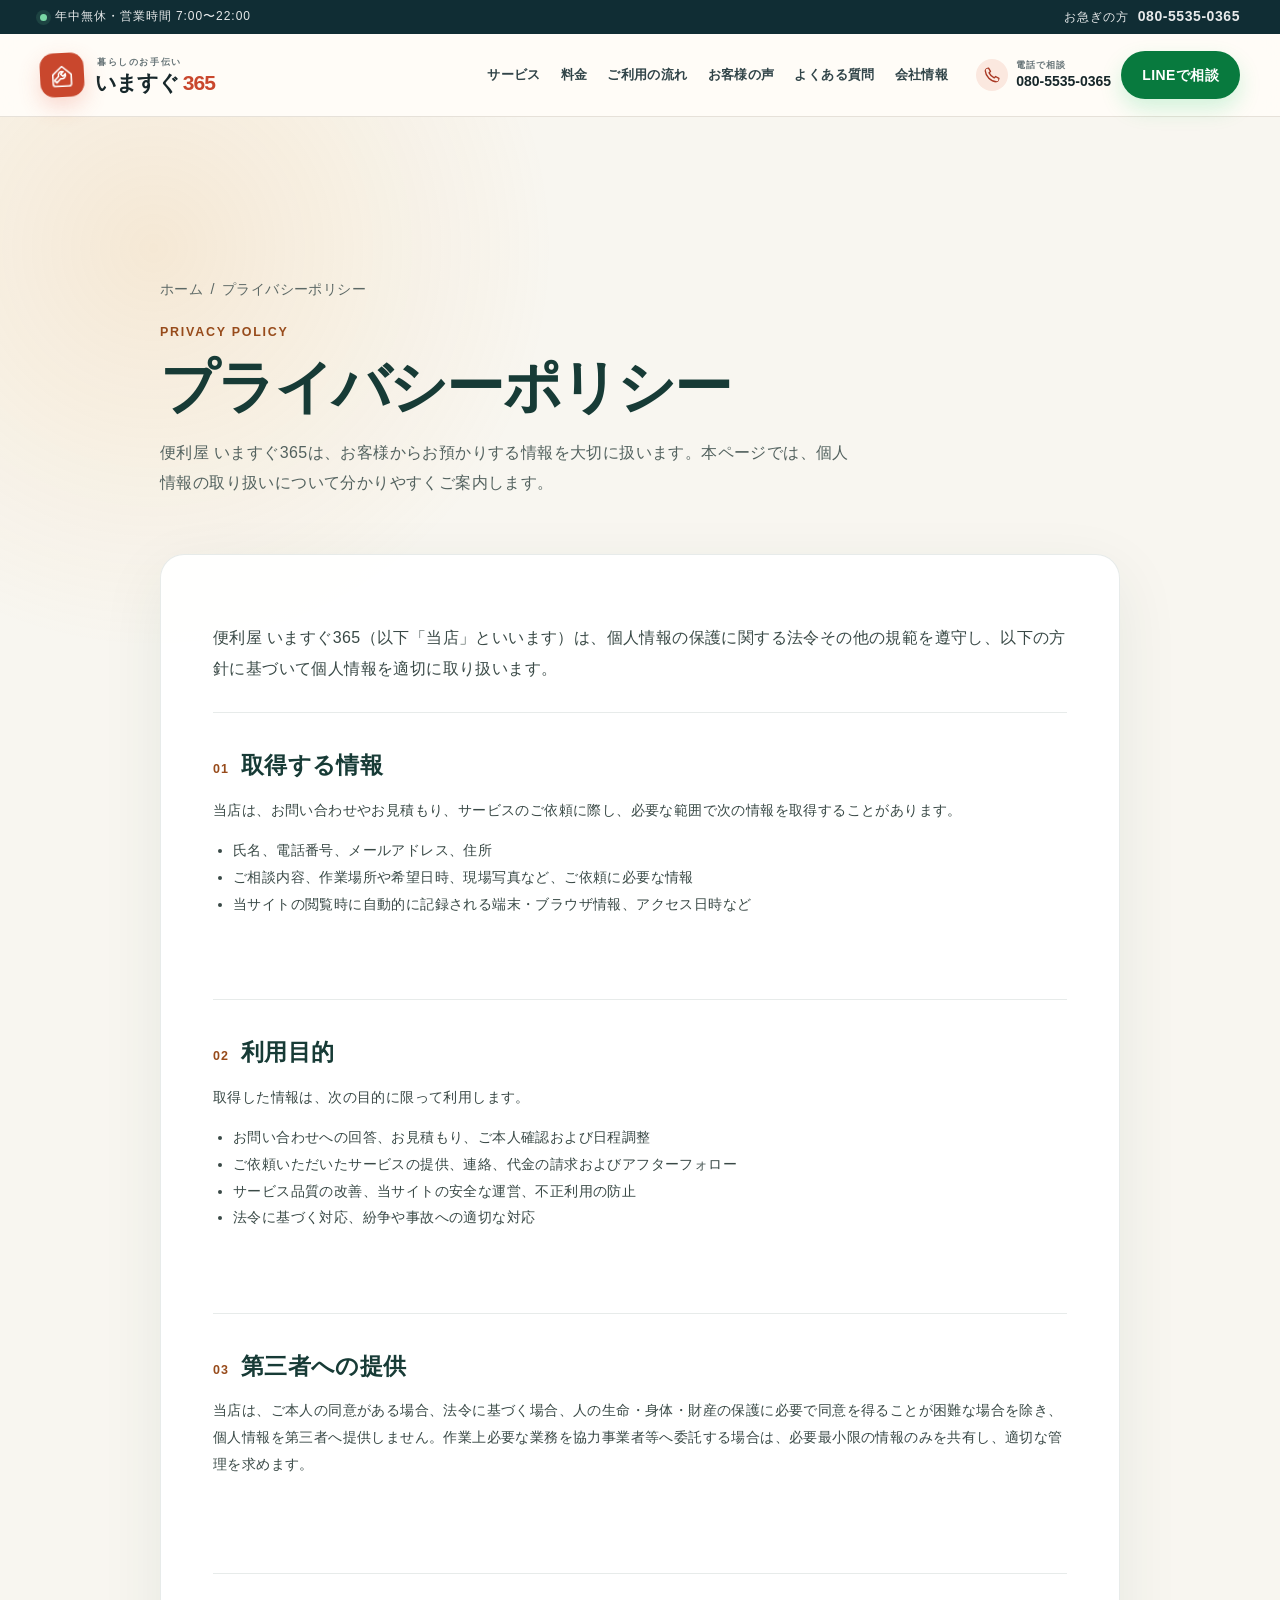
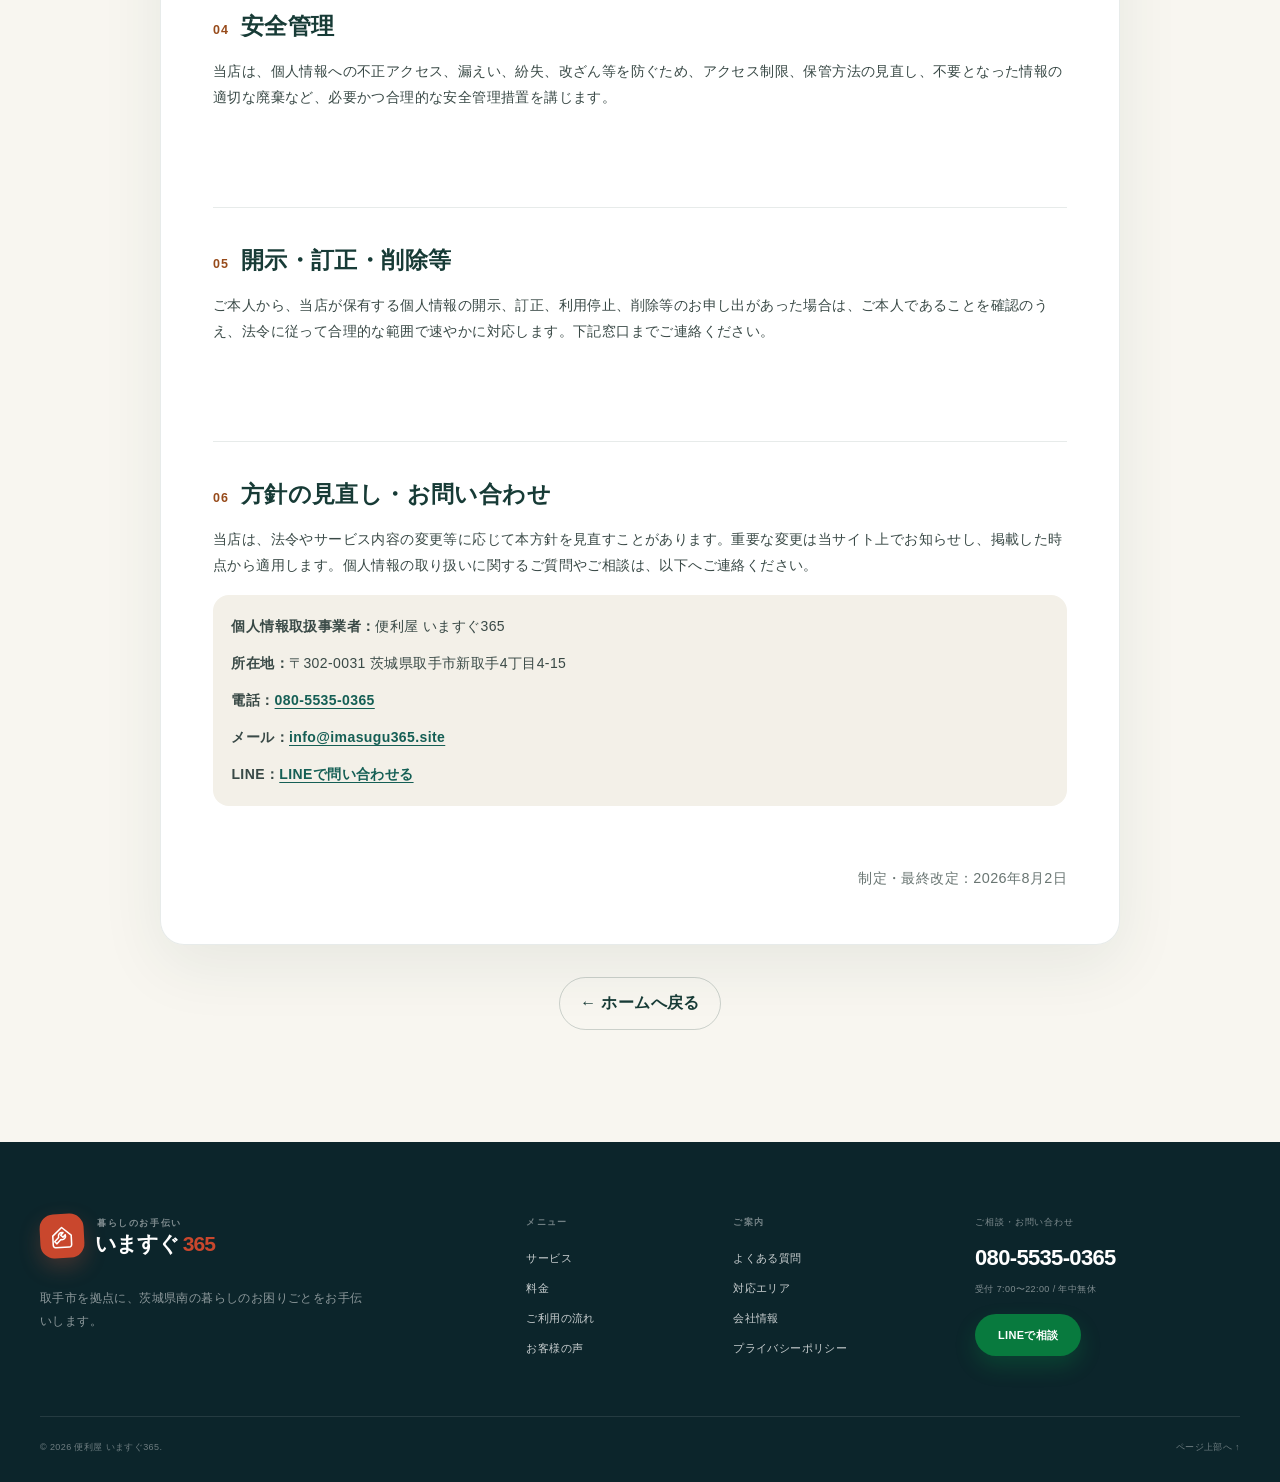
==== privacy-policy/index.html @ 5ef91841 "feat: rebuild imasugu365 website" ====
<!doctype html>
<html lang="ja" class="no-js">
  <head>
    <meta charset="utf-8">
    <meta name="viewport" content="width=device-width, initial-scale=1">
    <meta name="description" content="便利屋 いますぐ365のプライバシーポリシーです。個人情報の取得、利用目的、安全管理、第三者提供、開示等のお手続きについてご案内します。">
    <meta name="theme-color" content="#173b36">
    <meta property="og:type" content="website">
    <meta property="og:locale" content="ja_JP">
    <meta property="og:title" content="プライバシーポリシー｜便利屋 いますぐ365">
    <meta property="og:description" content="便利屋 いますぐ365における個人情報の取り扱いについてご案内します。">
    <meta property="og:url" content="https://www.imasugu365.site/privacy-policy/">
    <title>プライバシーポリシー｜便利屋 いますぐ365</title>
    <link rel="canonical" href="https://www.imasugu365.site/privacy-policy/">
    <link rel="icon" href="/favicon.svg" type="image/svg+xml">
    <link rel="manifest" href="/site.webmanifest">
    <link rel="stylesheet" href="/styles.css">
    <script>document.documentElement.classList.remove('no-js');</script>
    <style>
      .legal-page {
        padding: clamp(7.5rem, 15vw, 10rem) 0 clamp(4rem, 9vw, 7rem);
        background:
          radial-gradient(circle at 12% 5%, rgba(231, 164, 75, 0.16), transparent 25rem),
          #f8f6f0;
      }

      .legal-page .container {
        width: min(100% - 2rem, 960px);
        margin-inline: auto;
      }

      .legal-breadcrumbs {
        display: flex;
        flex-wrap: wrap;
        gap: 0.45rem;
        margin: 0 0 1.25rem;
        color: #5d6966;
        font-size: 0.9rem;
      }

      .legal-breadcrumbs a {
        color: inherit;
      }

      .legal-heading {
        margin-bottom: clamp(2rem, 5vw, 3.5rem);
      }

      .legal-heading .eyebrow {
        display: block;
        margin-bottom: 0.75rem;
        color: #974b1b;
        font-size: 0.78rem;
        font-weight: 800;
        letter-spacing: 0.14em;
        text-transform: uppercase;
      }

      .legal-heading h1 {
        margin: 0;
        color: #173b36;
        font-size: clamp(2rem, 7vw, 3.6rem);
        line-height: 1.18;
        letter-spacing: -0.03em;
      }

      .legal-heading p {
        max-width: 44rem;
        margin: 1rem 0 0;
        color: #53625f;
        line-height: 1.9;
      }

      .legal-document {
        padding: clamp(1.4rem, 5vw, 3.25rem);
        border: 1px solid rgba(23, 59, 54, 0.1);
        border-radius: 1.5rem;
        background: rgba(255, 255, 255, 0.94);
        box-shadow: 0 1.25rem 4rem rgba(23, 59, 54, 0.08);
      }

      .legal-intro,
      .legal-section p,
      .legal-section li {
        color: #394946;
        line-height: 1.9;
      }

      .legal-section {
        padding-block: clamp(1.5rem, 4vw, 2.25rem);
        border-top: 1px solid rgba(23, 59, 54, 0.1);
      }

      .legal-section:first-of-type {
        margin-top: 1.75rem;
      }

      .legal-section h2 {
        display: flex;
        align-items: baseline;
        gap: 0.75rem;
        margin: 0 0 0.85rem;
        color: #173b36;
        font-size: clamp(1.15rem, 4vw, 1.45rem);
        line-height: 1.45;
      }

      .legal-section h2 span {
        color: #974b1b;
        font-size: 0.78rem;
        font-variant-numeric: tabular-nums;
        letter-spacing: 0.08em;
      }

      .legal-section ul {
        margin: 0.7rem 0 0;
        padding-left: 1.25rem;
      }

      .legal-contact {
        display: grid;
        gap: 0.65rem;
        margin-top: 1rem;
        padding: 1.15rem;
        border-radius: 1rem;
        background: #f3f0e8;
        font-style: normal;
      }

      .legal-contact p {
        margin: 0;
      }

      .legal-contact a {
        color: #155f55;
        font-weight: 700;
        overflow-wrap: anywhere;
      }

      .legal-updated {
        margin: 1.5rem 0 0;
        color: #697572;
        font-size: 0.9rem;
        text-align: right;
      }

      .legal-back {
        margin: 2rem 0 0;
        text-align: center;
      }

      .legal-back a {
        display: inline-flex;
        align-items: center;
        justify-content: center;
        min-height: 3rem;
        padding: 0.7rem 1.25rem;
        border: 1px solid rgba(23, 59, 54, 0.2);
        border-radius: 999px;
        color: #173b36;
        font-weight: 700;
        text-decoration: none;
      }

      @media (max-width: 760px) {
        .legal-page {
          padding-top: 6.5rem;
        }
      }
    </style>
    <script src="/script.js" defer></script>
  </head>
  <body>
    <a class="skip-link" href="#main-content">本文へ移動</a>

    <div class="utility-bar">
      <div class="container utility-inner">
        <p><span class="status-dot" aria-hidden="true"></span>年中無休・営業時間 7:00〜22:00</p>
        <a href="tel:08055350365" aria-label="いますぐ365へ電話する">お急ぎの方 <strong>080-5535-0365</strong></a>
      </div>
    </div>

    <header class="site-header" id="top" data-header>
      <div class="container header-inner">
        <a class="brand" href="/" aria-label="便利屋 いますぐ365 ホーム">
          <span class="brand-mark" aria-hidden="true">
            <svg viewBox="0 0 48 48" role="img">
              <path d="M11 23.5 24 12l13 11.5v13A3.5 3.5 0 0 1 33.5 40h-19a3.5 3.5 0 0 1-3.5-3.5v-13Z"></path>
              <path d="m28.7 22.4-3.4 3.4-3.1-3.1 3.4-3.4a5.1 5.1 0 0 0-6.5 6.5l-5.8 5.8 3.1 3.1 5.8-5.8a5.1 5.1 0 0 0 6.5-6.5Z"></path>
            </svg>
          </span>
          <span class="brand-copy">
            <small>暮らしのお手伝い</small>
            <strong>いますぐ<span>365</span></strong>
          </span>
        </a>

        <button class="menu-toggle" type="button" aria-expanded="false" aria-controls="site-nav" data-menu-toggle>
          <span class="sr-only">メニューを開く</span>
          <span aria-hidden="true"></span>
          <span aria-hidden="true"></span>
          <span aria-hidden="true"></span>
        </button>

        <nav class="site-nav" id="site-nav" aria-label="メインメニュー" data-nav>
          <a href="/#services">サービス</a>
          <a href="/#price">料金</a>
          <a href="/#flow">ご利用の流れ</a>
          <a href="/#voices">お客様の声</a>
          <a href="/#faq">よくある質問</a>
          <a href="/#company">会社情報</a>
        </nav>

        <div class="header-actions">
          <a class="icon-button phone-button" href="tel:08055350365">
            <svg viewBox="0 0 24 24" aria-hidden="true"><path d="M7.4 2.8 10 7.2 8.1 9.1a15.7 15.7 0 0 0 6.8 6.8l1.9-1.9 4.4 2.6v2.1a2.5 2.5 0 0 1-2.7 2.5C10.1 20.4 3.6 13.9 2.8 5.5A2.5 2.5 0 0 1 5.3 2.8h2.1Z"></path></svg>
            <span><small>電話で相談</small>080-5535-0365</span>
          </a>
          <a class="button button-line header-line" href="https://lin.ee/BLQjGlF" target="_blank" rel="noopener noreferrer">LINEで相談</a>
        </div>
      </div>
    </header>

    <main class="legal-page" id="main-content">
      <div class="container">
        <nav class="legal-breadcrumbs" aria-label="パンくずリスト">
          <a href="/">ホーム</a>
          <span aria-hidden="true">/</span>
          <span aria-current="page">プライバシーポリシー</span>
        </nav>

        <header class="legal-heading">
          <span class="eyebrow">Privacy policy</span>
          <h1>プライバシーポリシー</h1>
          <p>便利屋 いますぐ365は、お客様からお預かりする情報を大切に扱います。本ページでは、個人情報の取り扱いについて分かりやすくご案内します。</p>
        </header>

        <article class="legal-document">
          <p class="legal-intro">便利屋 いますぐ365（以下「当店」といいます）は、個人情報の保護に関する法令その他の規範を遵守し、以下の方針に基づいて個人情報を適切に取り扱います。</p>

          <section class="legal-section" aria-labelledby="policy-01">
            <h2 id="policy-01"><span>01</span>取得する情報</h2>
            <p>当店は、お問い合わせやお見積もり、サービスのご依頼に際し、必要な範囲で次の情報を取得することがあります。</p>
            <ul>
              <li>氏名、電話番号、メールアドレス、住所</li>
              <li>ご相談内容、作業場所や希望日時、現場写真など、ご依頼に必要な情報</li>
              <li>当サイトの閲覧時に自動的に記録される端末・ブラウザ情報、アクセス日時など</li>
            </ul>
          </section>

          <section class="legal-section" aria-labelledby="policy-02">
            <h2 id="policy-02"><span>02</span>利用目的</h2>
            <p>取得した情報は、次の目的に限って利用します。</p>
            <ul>
              <li>お問い合わせへの回答、お見積もり、ご本人確認および日程調整</li>
              <li>ご依頼いただいたサービスの提供、連絡、代金の請求およびアフターフォロー</li>
              <li>サービス品質の改善、当サイトの安全な運営、不正利用の防止</li>
              <li>法令に基づく対応、紛争や事故への適切な対応</li>
            </ul>
          </section>

          <section class="legal-section" aria-labelledby="policy-03">
            <h2 id="policy-03"><span>03</span>第三者への提供</h2>
            <p>当店は、ご本人の同意がある場合、法令に基づく場合、人の生命・身体・財産の保護に必要で同意を得ることが困難な場合を除き、個人情報を第三者へ提供しません。作業上必要な業務を協力事業者等へ委託する場合は、必要最小限の情報のみを共有し、適切な管理を求めます。</p>
          </section>

          <section class="legal-section" aria-labelledby="policy-04">
            <h2 id="policy-04"><span>04</span>安全管理</h2>
            <p>当店は、個人情報への不正アクセス、漏えい、紛失、改ざん等を防ぐため、アクセス制限、保管方法の見直し、不要となった情報の適切な廃棄など、必要かつ合理的な安全管理措置を講じます。</p>
          </section>

          <section class="legal-section" aria-labelledby="policy-05">
            <h2 id="policy-05"><span>05</span>開示・訂正・削除等</h2>
            <p>ご本人から、当店が保有する個人情報の開示、訂正、利用停止、削除等のお申し出があった場合は、ご本人であることを確認のうえ、法令に従って合理的な範囲で速やかに対応します。下記窓口までご連絡ください。</p>
          </section>

          <section class="legal-section" aria-labelledby="policy-06">
            <h2 id="policy-06"><span>06</span>方針の見直し・お問い合わせ</h2>
            <p>当店は、法令やサービス内容の変更等に応じて本方針を見直すことがあります。重要な変更は当サイト上でお知らせし、掲載した時点から適用します。個人情報の取り扱いに関するご質問やご相談は、以下へご連絡ください。</p>
            <address class="legal-contact" aria-label="個人情報お問い合わせ窓口">
              <p><strong>個人情報取扱事業者：</strong>便利屋 いますぐ365</p>
              <p><strong>所在地：</strong>〒302-0031 茨城県取手市新取手4丁目4-15</p>
              <p><strong>電話：</strong><a href="tel:08055350365">080-5535-0365</a></p>
              <p><strong>メール：</strong><a href="mailto:info@imasugu365.site">info@imasugu365.site</a></p>
              <p><strong>LINE：</strong><a href="https://lin.ee/BLQjGlF" target="_blank" rel="noopener noreferrer">LINEで問い合わせる<span class="sr-only">（新しいタブで開きます）</span></a></p>
            </address>
          </section>

          <p class="legal-updated">制定・最終改定：2026年8月2日</p>
        </article>

        <p class="legal-back"><a href="/">← ホームへ戻る</a></p>
      </div>
    </main>

    <footer class="site-footer">
      <div class="container footer-grid">
        <div class="footer-brand">
          <a class="brand brand-light" href="/" aria-label="便利屋 いますぐ365 ホーム">
            <span class="brand-mark" aria-hidden="true">
              <svg viewBox="0 0 48 48"><path d="M11 23.5 24 12l13 11.5v13A3.5 3.5 0 0 1 33.5 40h-19a3.5 3.5 0 0 1-3.5-3.5v-13Z"></path><path d="m28.7 22.4-3.4 3.4-3.1-3.1 3.4-3.4a5.1 5.1 0 0 0-6.5 6.5l-5.8 5.8 3.1 3.1 5.8-5.8a5.1 5.1 0 0 0 6.5-6.5Z"></path></svg>
            </span>
            <span class="brand-copy"><small>暮らしのお手伝い</small><strong>いますぐ<span>365</span></strong></span>
          </a>
          <p>取手市を拠点に、茨城県南の暮らしのお困りごとをお手伝いします。</p>
        </div>
        <div class="footer-links">
          <div><h3>メニュー</h3><a href="/#services">サービス</a><a href="/#price">料金</a><a href="/#flow">ご利用の流れ</a><a href="/#voices">お客様の声</a></div>
          <div><h3>ご案内</h3><a href="/#faq">よくある質問</a><a href="/#area">対応エリア</a><a href="/#company">会社情報</a><a href="/privacy-policy/" aria-current="page">プライバシーポリシー</a></div>
        </div>
        <div class="footer-contact">
          <p>ご相談・お問い合わせ</p>
          <a class="footer-phone" href="tel:08055350365">080-5535-0365</a>
          <span>受付 7:00〜22:00 / 年中無休</span>
          <a class="button button-line" href="https://lin.ee/BLQjGlF" target="_blank" rel="noopener noreferrer">LINEで相談</a>
        </div>
      </div>
      <div class="container footer-bottom">
        <p>© <span data-year>2026</span> 便利屋 いますぐ365.</p>
        <a href="#top">ページ上部へ <span aria-hidden="true">↑</span></a>
      </div>
    </footer>

    <div class="mobile-cta" aria-label="お問い合わせショートカット">
      <a href="tel:08055350365" class="mobile-cta-phone">
        <svg viewBox="0 0 24 24" aria-hidden="true"><path d="M7.4 2.8 10 7.2 8.1 9.1a15.7 15.7 0 0 0 6.8 6.8l1.9-1.9 4.4 2.6v2.1a2.5 2.5 0 0 1-2.7 2.5C10.1 20.4 3.6 13.9 2.8 5.5A2.5 2.5 0 0 1 5.3 2.8h2.1Z"></path></svg>
        <span><small>電話で相談</small>080-5535-0365</span>
      </a>
      <a href="https://lin.ee/BLQjGlF" target="_blank" rel="noopener noreferrer" class="mobile-cta-line">LINE</a>
    </div>
  </body>
</html>
---- styles.css ----
/* =========================================================
   いますぐ365 — modern local service website
   ========================================================= */

:root {
  --bg: #f7f3ec;
  --paper: #fffdf9;
  --ink: #17272a;
  --ink-soft: #314448;
  --muted: #677477;
  --line: #ddd7cd;
  --line-light: #ece7df;
  --coral: #c9472d;
  --coral-dark: #a93823;
  --coral-pale: #fbe8df;
  --navy: #173a43;
  --navy-deep: #102d34;
  --sage: #dbe5d9;
  --green: #2d755d;
  --line-green: #087a3e;
  --sand: #e7c586;
  --yellow: #f1cf68;
  --shadow-sm: 0 10px 30px rgba(24, 39, 42, 0.07);
  --shadow-md: 0 24px 70px rgba(24, 39, 42, 0.12);
  --radius-sm: 14px;
  --radius-md: 22px;
  --radius-lg: 34px;
  --radius-xl: 48px;
  --container: 1200px;
  --header-height: 82px;
  --ease: cubic-bezier(0.22, 1, 0.36, 1);
}

*,
*::before,
*::after {
  box-sizing: border-box;
}

html {
  scroll-behavior: smooth;
  scroll-padding-top: calc(var(--header-height) + 24px);
}

body {
  margin: 0;
  overflow-x: hidden;
  background: var(--bg);
  color: var(--ink);
  font-family:
    Inter, "Noto Sans JP", "Hiragino Kaku Gothic ProN", "Yu Gothic", Meiryo,
    sans-serif;
  font-size: 16px;
  font-weight: 500;
  line-height: 1.8;
  letter-spacing: 0.025em;
  -webkit-font-smoothing: antialiased;
  text-rendering: optimizeLegibility;
}

body.menu-open {
  overflow: hidden;
}

img,
svg {
  display: block;
}

img {
  max-width: 100%;
  height: auto;
}

a {
  color: inherit;
  text-decoration: none;
}

button,
input,
select,
textarea {
  color: inherit;
  font: inherit;
}

button,
a {
  -webkit-tap-highlight-color: transparent;
}

:focus-visible {
  outline: 3px solid #0b6473;
  outline-offset: 3px;
}

.section-dark :focus-visible,
.contact :focus-visible,
.site-footer :focus-visible {
  outline-color: #f3d56b;
}

a.button:focus-visible,
button.button:focus-visible,
.mobile-cta a:focus-visible {
  outline: none;
  box-shadow: 0 0 0 3px #fff, 0 0 0 6px #0b6473;
}

::selection {
  background: var(--coral);
  color: #fff;
}

.container {
  width: min(calc(100% - 48px), var(--container));
  margin-inline: auto;
}

.sr-only {
  position: absolute;
  width: 1px;
  height: 1px;
  padding: 0;
  margin: -1px;
  overflow: hidden;
  clip: rect(0, 0, 0, 0);
  white-space: nowrap;
  border: 0;
}

.skip-link {
  position: fixed;
  z-index: 9999;
  top: 12px;
  left: 12px;
  padding: 10px 16px;
  border-radius: 10px;
  background: var(--ink);
  color: #fff;
  transform: translateY(-160%);
  transition: transform 0.2s ease;
}

.skip-link:focus {
  transform: translateY(0);
}

.utility-bar {
  position: relative;
  z-index: 50;
  background: var(--navy-deep);
  color: rgba(255, 255, 255, 0.9);
  font-size: 12px;
  letter-spacing: 0.08em;
}

.utility-inner {
  min-height: 34px;
  display: flex;
  align-items: center;
  justify-content: space-between;
  gap: 20px;
}

.utility-inner p {
  display: flex;
  align-items: center;
  gap: 8px;
  margin: 0;
}

.utility-inner a {
  display: flex;
  align-items: baseline;
  gap: 9px;
  transition: color 0.2s ease;
}

.utility-inner a:hover {
  color: #fff;
}

.utility-inner strong {
  font-size: 14px;
  letter-spacing: 0.04em;
}

.status-dot {
  width: 7px;
  height: 7px;
  border-radius: 50%;
  background: #79d8a5;
  box-shadow: 0 0 0 4px rgba(121, 216, 165, 0.12);
}

/* Header */
.site-header {
  position: sticky;
  z-index: 1000;
  top: 0;
  border-bottom: 1px solid rgba(221, 215, 205, 0.72);
  background: rgba(255, 253, 249, 0.9);
  backdrop-filter: blur(18px) saturate(1.25);
  transition:
    box-shadow 0.3s ease,
    background 0.3s ease;
}

.site-header.is-scrolled {
  background: rgba(255, 253, 249, 0.97);
  box-shadow: 0 8px 30px rgba(18, 39, 43, 0.08);
}

.header-inner {
  min-height: var(--header-height);
  display: flex;
  align-items: center;
  gap: 28px;
}

.brand {
  flex: 0 0 auto;
  display: inline-flex;
  align-items: center;
  gap: 11px;
}

.brand-mark {
  width: 44px;
  height: 44px;
  display: grid;
  place-items: center;
  border-radius: 14px;
  background: var(--coral);
  color: #fff;
  box-shadow: 0 9px 22px rgba(232, 98, 67, 0.24);
  transform: rotate(-3deg);
  transition: transform 0.35s var(--ease);
}

.brand:hover .brand-mark {
  transform: rotate(2deg) translateY(-2px);
}

.brand-mark svg {
  width: 34px;
  height: 34px;
  fill: none;
  stroke: currentColor;
  stroke-width: 2.2;
  stroke-linecap: round;
  stroke-linejoin: round;
}

.brand-copy {
  display: flex;
  flex-direction: column;
  line-height: 1;
}

.brand-copy small {
  margin: 0 0 5px 2px;
  color: var(--muted);
  font-size: 9px;
  font-weight: 800;
  letter-spacing: 0.18em;
}

.brand-copy strong {
  font-size: 21px;
  font-weight: 900;
  letter-spacing: -0.04em;
}

.brand-copy strong span {
  margin-left: 3px;
  color: var(--coral);
}

.site-nav {
  min-width: 0;
  display: flex;
  align-items: center;
  gap: clamp(14px, 1.55vw, 26px);
  margin-left: auto;
}

.site-nav a {
  position: relative;
  padding-block: 10px;
  color: var(--ink-soft);
  font-size: 13px;
  font-weight: 700;
  white-space: nowrap;
  transition: color 0.2s ease;
}

.site-nav a::after {
  content: "";
  position: absolute;
  right: 0;
  bottom: 5px;
  left: 0;
  height: 2px;
  border-radius: 99px;
  background: var(--coral);
  transform: scaleX(0);
  transform-origin: left;
  transition: transform 0.3s var(--ease);
}

.site-nav a:hover {
  color: var(--coral-dark);
}

.site-nav a:hover::after {
  transform: scaleX(1);
}

.header-actions {
  flex: 0 0 auto;
  display: flex;
  align-items: center;
  gap: 10px;
}

.icon-button {
  display: inline-flex;
  align-items: center;
  gap: 8px;
}

.phone-button {
  color: var(--ink);
  line-height: 1.1;
}

.phone-button svg {
  width: 32px;
  height: 32px;
  padding: 7px;
  border-radius: 50%;
  background: var(--coral-pale);
  fill: none;
  stroke: var(--coral-dark);
  stroke-width: 1.8;
  stroke-linecap: round;
  stroke-linejoin: round;
}

.phone-button span {
  display: flex;
  flex-direction: column;
  font-size: 14px;
  font-weight: 900;
  letter-spacing: 0;
}

.phone-button small {
  margin-bottom: 3px;
  color: var(--muted);
  font-size: 9px;
  font-weight: 700;
  letter-spacing: 0.1em;
}

.menu-toggle {
  display: none;
}

/* Buttons */
.button {
  min-height: 48px;
  display: inline-flex;
  align-items: center;
  justify-content: center;
  gap: 9px;
  padding: 12px 20px;
  border: 1px solid transparent;
  border-radius: 999px;
  cursor: pointer;
  font-size: 14px;
  font-weight: 800;
  line-height: 1.3;
  letter-spacing: 0.03em;
  text-align: center;
  transition:
    transform 0.25s var(--ease),
    box-shadow 0.25s ease,
    background 0.25s ease,
    color 0.25s ease,
    border-color 0.25s ease;
}

.button:hover {
  transform: translateY(-2px);
}

.button-primary {
  background: var(--coral);
  color: #fff;
  box-shadow: 0 12px 26px rgba(210, 71, 44, 0.24);
}

.button-primary:hover {
  background: var(--coral-dark);
  box-shadow: 0 16px 34px rgba(210, 71, 44, 0.3);
}

.button-line {
  background: var(--line-green);
  color: #fff;
  box-shadow: 0 10px 22px rgba(6, 199, 85, 0.18);
}

.button-line:hover {
  background: #066b35;
  box-shadow: 0 14px 28px rgba(6, 199, 85, 0.24);
}

.button-outline {
  border-color: var(--ink);
  background: transparent;
  color: var(--ink);
}

.button-outline:hover {
  background: var(--ink);
  color: #fff;
}

.button-large {
  min-height: 64px;
  padding: 13px 25px;
  border-radius: 18px;
  font-size: 15px;
}

.button-large svg {
  width: 25px;
  height: 25px;
  fill: none;
  stroke: currentColor;
  stroke-width: 1.8;
  stroke-linecap: round;
  stroke-linejoin: round;
}

.button-large > span {
  display: flex;
  flex-direction: column;
  align-items: flex-start;
}

.button-large small {
  margin-bottom: 3px;
  font-size: 9px;
  font-weight: 700;
  letter-spacing: 0.08em;
  opacity: 0.78;
}

/* Hero */
.hero {
  position: relative;
  overflow: hidden;
  padding: 38px 0 50px;
  background:
    radial-gradient(circle at 5% 15%, rgba(232, 98, 67, 0.11), transparent 24%),
    radial-gradient(circle at 94% 6%, rgba(45, 117, 93, 0.1), transparent 25%),
    var(--bg);
}

.hero::before {
  content: "";
  position: absolute;
  top: 42px;
  right: -70px;
  width: 170px;
  height: 170px;
  border: 1px solid rgba(23, 58, 67, 0.08);
  border-radius: 50%;
}

.hero-shell {
  position: relative;
  display: grid;
  grid-template-columns: minmax(0, 0.92fr) minmax(420px, 1.08fr);
  overflow: hidden;
  border: 1px solid rgba(221, 215, 205, 0.82);
  border-radius: var(--radius-xl);
  background: var(--paper);
  box-shadow: var(--shadow-md);
}

.hero-copy {
  position: relative;
  z-index: 2;
  display: flex;
  flex-direction: column;
  justify-content: center;
  padding: clamp(48px, 5.5vw, 82px) clamp(34px, 5vw, 72px);
}

.eyebrow {
  margin: 0 0 18px;
  color: var(--coral-dark);
  font-size: 11px;
  font-weight: 900;
  letter-spacing: 0.18em;
  line-height: 1.5;
  text-transform: uppercase;
}

.eyebrow span {
  display: inline-block;
  margin-right: 10px;
  padding: 6px 10px;
  border-radius: 999px;
  background: var(--coral-pale);
  letter-spacing: 0.08em;
}

.hero h1 {
  margin: 0;
  color: var(--ink);
  font-size: clamp(34px, 3.35vw, 56px);
  font-weight: 800;
  line-height: 1.28;
  letter-spacing: -0.055em;
}

.hero h1 strong {
  position: relative;
  display: inline-block;
  color: var(--coral-dark);
  font-weight: 900;
}

.keep-word {
  white-space: nowrap;
}

.hero-break-mobile {
  display: inline;
}

.hero h1 strong::after {
  content: "";
  position: absolute;
  z-index: -1;
  right: -2px;
  bottom: 3px;
  left: -2px;
  height: 12px;
  border-radius: 99px;
  background: rgba(241, 207, 104, 0.46);
  transform: rotate(-1deg);
}

.hero-lead {
  margin: 26px 0 0;
  color: var(--ink-soft);
  font-size: clamp(15px, 1.25vw, 18px);
  line-height: 1.95;
}

.hero-actions {
  display: flex;
  gap: 12px;
  margin-top: 32px;
}

.hero-microcopy {
  margin: 12px 0 0;
  color: var(--muted);
  font-size: 11px;
}

.hero-facts {
  display: grid;
  grid-template-columns: repeat(3, 1fr);
  gap: 0;
  margin: 32px 0 0;
  padding-top: 24px;
  border-top: 1px solid var(--line-light);
}

.hero-facts > div {
  padding: 0 16px;
  border-left: 1px solid var(--line-light);
}

.hero-facts > div:first-child {
  padding-left: 0;
  border-left: 0;
}

.hero-facts dt {
  margin-bottom: 3px;
  color: var(--muted);
  font-size: 10px;
  font-weight: 800;
  letter-spacing: 0.08em;
}

.hero-facts dd {
  display: flex;
  flex-wrap: wrap;
  align-items: baseline;
  gap: 2px;
  margin: 0;
  font-size: 12px;
  font-weight: 800;
}

.hero-facts dd strong {
  font-size: clamp(18px, 1.7vw, 25px);
  line-height: 1.25;
  letter-spacing: -0.04em;
}

.hero-facts dd small {
  flex-basis: 100%;
  color: var(--muted);
  font-size: 9px;
  font-weight: 600;
}

.hero-media {
  position: relative;
  min-height: 640px;
  overflow: hidden;
  background: #eee1ca;
}

.hero-media::before {
  content: "";
  position: absolute;
  z-index: 1;
  inset: 0;
  background: linear-gradient(90deg, rgba(255, 253, 249, 0.2), transparent 24%);
  pointer-events: none;
}

.hero-media picture {
  width: 100%;
  height: 100%;
  display: block;
}

.hero-media img {
  width: 100%;
  height: 100%;
  object-fit: cover;
  object-position: 67% center;
}

.hero-badge {
  position: absolute;
  z-index: 3;
  display: flex;
  align-items: center;
  gap: 11px;
  padding: 12px 16px;
  border: 1px solid rgba(255, 255, 255, 0.65);
  border-radius: 16px;
  background: rgba(255, 253, 249, 0.88);
  box-shadow: 0 14px 35px rgba(16, 45, 52, 0.14);
  backdrop-filter: blur(14px);
}

.hero-badge p {
  display: flex;
  flex-direction: column;
  margin: 0;
  line-height: 1.25;
}

.hero-badge small {
  margin-bottom: 3px;
  color: var(--muted);
  font-size: 9px;
}

.hero-badge strong {
  font-size: 13px;
}

.hero-badge-top {
  top: 26px;
  right: 26px;
}

.hero-badge-top > span {
  color: #65b689;
  font-size: 18px;
}

.hero-badge-bottom {
  right: 28px;
  bottom: 30px;
}

.hero-badge svg {
  width: 28px;
  height: 28px;
  fill: var(--yellow);
  stroke: var(--coral-dark);
  stroke-width: 1.3;
}

.need-strip {
  padding: 0 0 28px;
}

.need-strip-inner {
  display: flex;
  align-items: center;
  gap: 28px;
  padding: 20px 26px;
  border: 1px solid var(--line);
  border-radius: var(--radius-md);
  background: rgba(255, 253, 249, 0.72);
}

.need-strip p {
  flex: 0 0 auto;
  margin: 0;
  font-size: 12px;
  font-weight: 900;
}

.need-strip ul,
.area-chips,
.service-card ul,
.small-jobs ul {
  margin: 0;
  padding: 0;
  list-style: none;
}

.need-strip ul {
  min-width: 0;
  display: flex;
  flex-wrap: wrap;
  gap: 8px;
}

.need-strip li {
  padding: 5px 11px;
  border-radius: 999px;
  background: #fff;
  color: var(--ink-soft);
  font-size: 11px;
  box-shadow: 0 4px 12px rgba(24, 39, 42, 0.05);
}

/* Sections */
.section {
  position: relative;
  padding: clamp(88px, 9vw, 140px) 0;
}

.section-tint {
  border-block: 1px solid var(--line-light);
  background: #eee9e0;
}

.section-dark {
  overflow: hidden;
  background: var(--navy-deep);
  color: #fff;
}

.section-heading h2,
.section-header h2,
.faq-intro h2,
.contact-intro h2 {
  margin: 0;
  font-size: clamp(34px, 4vw, 58px);
  font-weight: 850;
  line-height: 1.35;
  letter-spacing: -0.055em;
}

.section-heading > p:last-child,
.section-header > p,
.faq-intro > p:not(.eyebrow),
.contact-intro > p:not(.eyebrow) {
  color: var(--muted);
}

.section-header {
  display: grid;
  grid-template-columns: 1.1fr 0.7fr;
  align-items: end;
  gap: 80px;
  margin-bottom: 58px;
}

.section-header > p {
  margin: 0 0 7px;
  line-height: 2;
}

.section-header.light .eyebrow {
  color: #f2ad95;
}

.section-header.light > p {
  color: rgba(255, 255, 255, 0.66);
}

.intro {
  overflow: hidden;
  background: var(--paper);
}

.intro::after {
  content: "365";
  position: absolute;
  z-index: 0;
  top: 20px;
  right: -20px;
  color: rgba(232, 98, 67, 0.04);
  font-size: clamp(160px, 25vw, 390px);
  font-weight: 900;
  line-height: 1;
  letter-spacing: -0.1em;
  pointer-events: none;
}

.intro-grid,
.reason-grid {
  position: relative;
  z-index: 1;
}

.intro-grid {
  display: grid;
  grid-template-columns: 0.85fr 1.15fr;
  gap: clamp(50px, 9vw, 140px);
  align-items: start;
}

.intro-copy .lead {
  margin-top: 4px;
  color: var(--ink);
  font-size: clamp(18px, 1.75vw, 23px);
  font-weight: 650;
  line-height: 2;
}

.intro-copy p:last-child {
  margin-top: 24px;
  color: var(--muted);
  line-height: 2.15;
}

.reason-grid {
  display: grid;
  grid-template-columns: repeat(3, 1fr);
  gap: 18px;
  margin-top: 70px;
}

.reason-card {
  position: relative;
  min-height: 290px;
  padding: 32px;
  overflow: hidden;
  border: 1px solid var(--line-light);
  border-radius: var(--radius-lg);
  background: #f8f4ed;
  transition:
    transform 0.35s var(--ease),
    box-shadow 0.35s ease,
    border-color 0.35s ease;
}

.reason-card:hover {
  border-color: rgba(232, 98, 67, 0.28);
  box-shadow: var(--shadow-sm);
  transform: translateY(-6px);
}

.reason-number {
  position: absolute;
  top: 18px;
  right: 25px;
  color: rgba(23, 39, 42, 0.06);
  font-size: 62px;
  font-weight: 900;
  line-height: 1;
  letter-spacing: -0.08em;
}

.reason-icon {
  width: 54px;
  height: 54px;
  display: grid;
  place-items: center;
  margin-bottom: 34px;
  border-radius: 17px;
  background: var(--coral-pale);
  color: var(--coral-dark);
}

.reason-icon svg {
  width: 30px;
  height: 30px;
  fill: none;
  stroke: currentColor;
  stroke-width: 1.8;
  stroke-linecap: round;
  stroke-linejoin: round;
}

.reason-card h3 {
  margin: 0 0 12px;
  font-size: 20px;
  line-height: 1.5;
}

.reason-card p {
  margin: 0;
  color: var(--muted);
  font-size: 14px;
  line-height: 1.9;
}

/* Services */
.services {
  overflow: hidden;
}

.services::before {
  content: "";
  position: absolute;
  top: -140px;
  right: -80px;
  width: 420px;
  height: 420px;
  border: 80px solid rgba(255, 255, 255, 0.22);
  border-radius: 50%;
}

.service-grid {
  position: relative;
  display: grid;
  grid-template-columns: repeat(4, 1fr);
  gap: 16px;
}

.service-card {
  min-width: 0;
  display: flex;
  flex-direction: column;
  padding: 27px;
  border: 1px solid rgba(255, 255, 255, 0.68);
  border-radius: 28px;
  background: rgba(255, 253, 249, 0.9);
  box-shadow: 0 8px 26px rgba(24, 39, 42, 0.045);
  transition:
    transform 0.35s var(--ease),
    box-shadow 0.35s ease;
}

.service-card:hover {
  box-shadow: 0 20px 45px rgba(24, 39, 42, 0.11);
  transform: translateY(-7px);
}

.service-icon {
  width: 58px;
  height: 58px;
  display: grid;
  place-items: center;
  margin-bottom: 20px;
  border-radius: 18px;
}

.service-icon svg {
  width: 34px;
  height: 34px;
  fill: none;
  stroke: currentColor;
  stroke-width: 1.65;
  stroke-linecap: round;
  stroke-linejoin: round;
}

.icon-coral { background: #f9ddd2; color: #bd4f38; }
.icon-sand { background: #f2e5c8; color: #8e6527; }
.icon-blue { background: #dfe9ee; color: #3e697b; }
.icon-green { background: #dce9dc; color: #487353; }
.icon-purple { background: #e7e0ec; color: #755989; }
.icon-navy { background: #dce5e7; color: #315c65; }
.icon-yellow { background: #f8ebbc; color: #917018; }
.icon-mint { background: #daeee8; color: #397c68; }

.service-no {
  position: absolute;
  align-self: flex-end;
  margin: 3px 1px 0 0;
  color: #a7aeac;
  font-size: 11px;
  font-weight: 900;
  letter-spacing: 0.12em;
}

.service-card h3 {
  margin: 0 0 12px;
  font-size: clamp(17px, 1.55vw, 21px);
  line-height: 1.55;
  letter-spacing: -0.025em;
}

.service-card > p:not(.service-no) {
  margin: 0;
  color: var(--muted);
  font-size: 13px;
  line-height: 1.9;
}

.service-card ul {
  display: flex;
  flex-wrap: wrap;
  gap: 5px;
  margin-top: 20px;
}

.service-card li {
  padding: 4px 8px;
  border-radius: 6px;
  background: #f2eee7;
  color: var(--ink-soft);
  font-size: 9px;
  font-weight: 700;
}

.service-card > a {
  display: flex;
  justify-content: space-between;
  align-items: center;
  margin-top: auto;
  padding-top: 25px;
  color: var(--coral-dark);
  font-size: 11px;
  font-weight: 900;
}

.service-card > a span {
  font-size: 17px;
  transition: transform 0.25s var(--ease);
}

.service-card > a:hover span {
  transform: translateX(4px);
}

.small-jobs {
  display: grid;
  grid-template-columns: 0.7fr 1.3fr;
  align-items: center;
  gap: 60px;
  margin-top: 32px;
  padding: 40px 46px;
  border-radius: var(--radius-lg);
  background: var(--navy);
  color: #fff;
  box-shadow: var(--shadow-md);
}

.small-jobs .eyebrow {
  margin-bottom: 10px;
  color: #f3ad94;
}

.small-jobs h3 {
  margin: 0 0 7px;
  font-size: 25px;
}

.small-jobs p:last-child {
  margin: 0;
  color: rgba(255, 255, 255, 0.65);
  font-size: 13px;
}

.small-jobs ul {
  display: grid;
  grid-template-columns: repeat(3, 1fr);
  gap: 10px;
}

.small-jobs li {
  position: relative;
  padding: 12px 12px 12px 30px;
  border: 1px solid rgba(255, 255, 255, 0.12);
  border-radius: 12px;
  background: rgba(255, 255, 255, 0.06);
  font-size: 11px;
}

.small-jobs li::before {
  content: "✓";
  position: absolute;
  left: 12px;
  color: #7bd6a8;
  font-weight: 900;
}

/* Price */
.price {
  background: var(--paper);
}

.price-layout {
  display: grid;
  grid-template-columns: 0.92fr 1.08fr;
  gap: 20px;
}

.price-main-card {
  position: relative;
  display: flex;
  flex-direction: column;
  justify-content: center;
  overflow: hidden;
  padding: clamp(38px, 5vw, 64px);
  border-radius: var(--radius-lg);
  background: var(--coral);
  color: #fff;
  box-shadow: 0 22px 50px rgba(206, 73, 46, 0.22);
}

.price-main-card::after {
  content: "¥";
  position: absolute;
  right: -5px;
  bottom: -60px;
  color: rgba(255, 255, 255, 0.08);
  font-size: 270px;
  font-weight: 900;
  line-height: 1;
}

.price-label {
  position: relative;
  z-index: 1;
  margin: 0 0 16px;
  font-size: 14px;
  font-weight: 900;
  letter-spacing: 0.14em;
}

.price-amount {
  position: relative;
  z-index: 1;
  display: flex;
  flex-wrap: wrap;
  align-items: baseline;
  gap: 6px;
  margin: 0;
  line-height: 1;
}

.price-amount > span {
  flex-basis: 100%;
  margin-bottom: 10px;
  font-size: 15px;
  font-weight: 700;
}

.price-amount strong {
  font-size: clamp(58px, 6.5vw, 92px);
  font-weight: 900;
  letter-spacing: -0.07em;
}

.price-amount em {
  font-size: 21px;
  font-style: normal;
  font-weight: 900;
}

.price-addition {
  position: relative;
  z-index: 1;
  display: flex;
  align-items: center;
  gap: 13px;
  margin-top: 28px;
  padding: 14px 17px;
  border: 1px solid rgba(255, 255, 255, 0.28);
  border-radius: 13px;
  background: rgba(255, 255, 255, 0.1);
}

.price-addition span {
  padding: 3px 8px;
  border-radius: 5px;
  background: #fff;
  color: var(--coral-dark);
  font-size: 10px;
  font-weight: 900;
}

.price-addition strong {
  font-size: 15px;
}

.price-note {
  position: relative;
  z-index: 1;
  margin: 18px 0 0;
  color: rgba(255, 255, 255, 0.72);
  font-size: 10px;
}

.fee-grid {
  display: grid;
  grid-template-columns: repeat(2, 1fr);
  gap: 16px;
}

.fee-card {
  display: flex;
  flex-direction: column;
  padding: 29px;
  border: 1px solid var(--line-light);
  border-radius: 27px;
  background: #f8f5ef;
}

.fee-card-wide {
  grid-column: 1 / -1;
  flex-direction: row;
  align-items: center;
  gap: 22px;
}

.fee-icon {
  width: 48px;
  height: 48px;
  display: grid;
  place-items: center;
  margin-bottom: 22px;
  border-radius: 15px;
  background: var(--sage);
  color: var(--green);
}

.fee-card-wide .fee-icon {
  flex: 0 0 56px;
  width: 56px;
  height: 56px;
  margin: 0;
}

.fee-icon svg {
  width: 27px;
  height: 27px;
  fill: none;
  stroke: currentColor;
  stroke-width: 1.7;
  stroke-linecap: round;
  stroke-linejoin: round;
}

.fee-card p {
  margin: 0 0 7px;
  color: var(--muted);
  font-size: 11px;
  font-weight: 800;
  letter-spacing: 0.08em;
}

.fee-card strong {
  font-size: clamp(20px, 2vw, 27px);
  line-height: 1.4;
  letter-spacing: -0.04em;
}

.fee-card small {
  margin-top: 12px;
  color: var(--muted);
  font-size: 11px;
  line-height: 1.7;
}

.price-examples {
  display: grid;
  grid-template-columns: 0.65fr 1.35fr;
  gap: 55px;
  margin-top: 62px;
  padding: 46px;
  border: 1px solid var(--line);
  border-radius: var(--radius-lg);
}

.example-heading .eyebrow {
  margin-bottom: 9px;
}

.example-heading h3 {
  margin: 0;
  font-size: 27px;
}

.example-heading > p:last-child {
  margin: 10px 0 0;
  color: var(--muted);
  font-size: 13px;
}

.example-list {
  display: flex;
  flex-direction: column;
}

.example-row {
  display: grid;
  grid-template-columns: 1.1fr 1fr auto;
  align-items: center;
  gap: 20px;
  padding: 17px 0;
  border-bottom: 1px solid var(--line-light);
}

.example-row:first-child {
  padding-top: 0;
}

.example-row:last-child {
  padding-bottom: 0;
  border-bottom: 0;
}

.example-row p {
  display: flex;
  flex-direction: column;
  margin: 0;
  font-size: 12px;
  line-height: 1.5;
}

.example-row p strong {
  font-size: 13px;
}

.example-row p span,
.formula {
  color: var(--muted);
  font-size: 10px;
}

.example-row > strong {
  color: var(--coral-dark);
  font-size: 15px;
  white-space: nowrap;
}

.price-caution {
  display: grid;
  grid-template-columns: auto 1fr auto;
  align-items: center;
  gap: 16px;
  margin-top: 20px;
  padding: 19px 24px;
  border-radius: 17px;
  background: #f8f1df;
}

.price-caution svg {
  width: 24px;
  height: 24px;
  fill: none;
  stroke: #a17724;
  stroke-width: 1.7;
  stroke-linecap: round;
  stroke-linejoin: round;
}

.price-caution p {
  margin: 0;
  color: #6e5b34;
  font-size: 11px;
}

.text-link {
  color: var(--coral-dark);
  font-size: 11px;
  font-weight: 900;
  white-space: nowrap;
}

/* Flow */
.flow::before {
  content: "";
  position: absolute;
  right: -180px;
  bottom: -200px;
  width: 600px;
  height: 600px;
  border: 90px solid rgba(255, 255, 255, 0.025);
  border-radius: 50%;
}

.flow-list {
  position: relative;
  display: grid;
  grid-template-columns: repeat(4, 1fr);
  gap: 15px;
  margin: 0;
  padding: 0;
  list-style: none;
}

.flow-list::before {
  content: "";
  position: absolute;
  z-index: 0;
  top: 63px;
  left: 12%;
  width: 76%;
  border-top: 1px dashed rgba(255, 255, 255, 0.24);
}

.flow-item {
  position: relative;
  z-index: 1;
  min-height: 280px;
  padding: 29px;
  border: 1px solid rgba(255, 255, 255, 0.11);
  border-radius: 26px;
  background: rgba(255, 255, 255, 0.055);
  backdrop-filter: blur(10px);
}

.flow-no {
  position: absolute;
  top: 20px;
  right: 23px;
  color: rgba(255, 255, 255, 0.22);
  font-size: 12px;
  font-weight: 900;
  letter-spacing: 0.14em;
}

.flow-icon {
  width: 68px;
  height: 68px;
  display: grid;
  place-items: center;
  margin-bottom: 29px;
  border-radius: 50%;
  background: var(--coral);
  color: #fff;
  box-shadow: 0 12px 32px rgba(232, 98, 67, 0.26);
}

.flow-icon svg {
  width: 33px;
  height: 33px;
  fill: none;
  stroke: currentColor;
  stroke-width: 1.6;
  stroke-linecap: round;
  stroke-linejoin: round;
}

.flow-item h3 {
  margin: 0 0 12px;
  font-size: 19px;
}

.flow-item p {
  margin: 0;
  color: rgba(255, 255, 255, 0.62);
  font-size: 12px;
  line-height: 1.9;
}

/* Area */
.area {
  background: var(--paper);
}

.area-grid {
  display: grid;
  grid-template-columns: 0.83fr 1.17fr;
  align-items: center;
  gap: clamp(60px, 10vw, 140px);
}

.area-copy h2 {
  margin: 0;
  font-size: clamp(36px, 4.2vw, 60px);
  line-height: 1.35;
  letter-spacing: -0.055em;
}

.area-copy > p:not(.eyebrow):not(.area-note) {
  margin: 27px 0 0;
  color: var(--muted);
  line-height: 2.1;
}

.area-chips {
  display: flex;
  flex-wrap: wrap;
  gap: 8px;
  margin-top: 27px;
}

.area-chips li {
  padding: 7px 13px;
  border: 1px solid var(--line);
  border-radius: 999px;
  background: #fff;
  font-size: 11px;
  font-weight: 700;
}

.area-chips .primary {
  border-color: var(--coral);
  background: var(--coral);
  color: #fff;
}

.area-note {
  margin: 16px 0 0;
  color: var(--muted);
  font-size: 10px;
}

.area-visual {
  position: relative;
  min-height: 540px;
  overflow: hidden;
  border-radius: var(--radius-xl);
  background:
    radial-gradient(circle at 50% 50%, rgba(255, 255, 255, 0.7), rgba(255, 255, 255, 0) 35%),
    linear-gradient(145deg, #dde8dd, #cddbd6);
}

.area-visual::before,
.area-visual::after {
  content: "";
  position: absolute;
  width: 250px;
  height: 410px;
  border-radius: 47% 53% 41% 59% / 58% 37% 63% 42%;
  background: rgba(255, 255, 255, 0.54);
  transform: rotate(26deg);
}

.area-visual::before {
  top: 53px;
  left: 155px;
}

.area-visual::after {
  right: 90px;
  bottom: -90px;
  width: 200px;
  height: 300px;
  opacity: 0.38;
  transform: rotate(-18deg);
}

.area-visual > p {
  position: absolute;
  z-index: 1;
  right: 26px;
  bottom: 18px;
  margin: 0;
  color: rgba(23, 58, 67, 0.12);
  font-size: 44px;
  font-weight: 600;
  line-height: 0.8;
  letter-spacing: -0.07em;
  text-align: right;
}

.area-visual > p strong {
  font-size: 68px;
}

.map-orbit {
  position: absolute;
  z-index: 2;
  top: 50%;
  left: 50%;
  border: 1px dashed rgba(23, 58, 67, 0.25);
  border-radius: 50%;
  transform: translate(-50%, -50%);
}

.orbit-one { width: 310px; height: 310px; }
.orbit-two { width: 440px; height: 440px; opacity: 0.55; }

.map-pin {
  position: absolute;
  z-index: 5;
  top: 50%;
  left: 50%;
  width: 95px;
  height: 95px;
  display: flex;
  flex-direction: column;
  align-items: center;
  justify-content: center;
  border: 8px solid rgba(255, 255, 255, 0.58);
  border-radius: 50% 50% 50% 8px;
  background: var(--coral);
  color: #fff;
  box-shadow: 0 15px 35px rgba(189, 79, 56, 0.26);
  transform: translate(-50%, -50%) rotate(-45deg);
}

.map-pin span,
.map-pin strong {
  transform: rotate(45deg);
}

.map-pin span { font-size: 8px; opacity: 0.78; }
.map-pin strong { margin-top: -1px; font-size: 19px; }

.map-city {
  position: absolute;
  z-index: 4;
  padding: 7px 12px;
  border: 1px solid rgba(23, 58, 67, 0.09);
  border-radius: 999px;
  background: rgba(255, 255, 255, 0.82);
  color: var(--navy);
  font-size: 10px;
  font-weight: 800;
  box-shadow: 0 8px 20px rgba(23, 58, 67, 0.08);
  backdrop-filter: blur(8px);
}

.city-moriya { top: 66%; left: 16%; }
.city-tsukuba { top: 20%; left: 48%; }
.city-ushiku { top: 45%; right: 9%; }
.city-ryugasaki { right: 16%; bottom: 17%; }
.city-tsuchiura { top: 17%; right: 12%; }
.city-bando { top: 30%; left: 8%; }

/* Voices */
.voice-grid {
  display: grid;
  grid-template-columns: repeat(2, 1fr);
  gap: 16px;
}

.voice-card {
  position: relative;
  margin: 0;
  padding: 34px;
  overflow: hidden;
  border: 1px solid rgba(255, 255, 255, 0.68);
  border-radius: 28px;
  background: rgba(255, 253, 249, 0.88);
}

.voice-card::before {
  content: "“";
  position: absolute;
  top: 2px;
  right: 21px;
  color: rgba(232, 98, 67, 0.09);
  font-family: Georgia, serif;
  font-size: 110px;
  line-height: 1;
}

.voice-card blockquote {
  position: relative;
  z-index: 1;
  margin: 0;
  font-size: clamp(15px, 1.55vw, 19px);
  font-weight: 650;
  line-height: 2;
}

.voice-card figcaption {
  display: flex;
  align-items: center;
  gap: 12px;
  margin-top: 30px;
}

.avatar {
  width: 43px;
  height: 43px;
  display: grid;
  place-items: center;
  border-radius: 50%;
  background: var(--coral-pale);
  color: var(--coral-dark);
  font-size: 12px;
  font-weight: 900;
}

.voice-card figcaption p {
  display: flex;
  flex-direction: column;
  margin: 0;
  line-height: 1.5;
}

.voice-card figcaption strong { font-size: 12px; }
.voice-card figcaption small { color: var(--muted); font-size: 9px; }

/* FAQ */
.faq {
  background: var(--paper);
}

.faq-grid {
  display: grid;
  grid-template-columns: 0.55fr 1.45fr;
  align-items: start;
  gap: clamp(50px, 9vw, 130px);
}

.faq-intro {
  position: sticky;
  top: calc(var(--header-height) + 30px);
}

.faq-intro > p:not(.eyebrow) {
  margin: 22px 0 28px;
  line-height: 2;
}

.faq-list {
  border-top: 1px solid var(--line);
}

.faq-item {
  border-bottom: 1px solid var(--line);
}

.faq-item summary {
  position: relative;
  display: grid;
  grid-template-columns: 38px 1fr 24px;
  align-items: center;
  gap: 12px;
  min-height: 86px;
  padding: 20px 0;
  cursor: pointer;
  font-size: 15px;
  font-weight: 800;
  line-height: 1.65;
  list-style: none;
}

.faq-item summary::-webkit-details-marker { display: none; }

.faq-item summary > span,
.faq-answer > span {
  width: 34px;
  height: 34px;
  display: grid;
  place-items: center;
  border-radius: 50%;
  background: var(--coral-pale);
  color: var(--coral-dark);
  font-size: 12px;
  font-weight: 900;
}

.faq-item summary::after {
  content: "+";
  grid-column: 3;
  grid-row: 1;
  color: var(--coral-dark);
  font-size: 25px;
  font-weight: 400;
  line-height: 1;
  text-align: center;
  transition: transform 0.3s var(--ease);
}

.faq-item[open] summary::after {
  transform: rotate(45deg);
}

.faq-answer {
  display: grid;
  grid-template-columns: 38px 1fr;
  gap: 12px;
  padding: 0 42px 26px 0;
}

.faq-answer > span {
  background: var(--navy);
  color: #fff;
}

.faq-answer p {
  margin: 2px 0 0;
  color: var(--muted);
  font-size: 13px;
  line-height: 2;
}

/* Contact */
.contact {
  overflow: hidden;
  background: var(--navy);
  color: #fff;
}

.contact::before {
  content: "";
  position: absolute;
  top: -210px;
  left: -180px;
  width: 520px;
  height: 520px;
  border: 90px solid rgba(255, 255, 255, 0.025);
  border-radius: 50%;
}

.contact-shell {
  position: relative;
  z-index: 1;
  display: grid;
  grid-template-columns: 0.82fr 1.18fr;
  align-items: start;
  gap: clamp(50px, 7vw, 90px);
}

.contact-intro .eyebrow {
  color: #f4b099;
}

.contact-intro > p:not(.eyebrow) {
  margin: 25px 0 0;
  color: rgba(255, 255, 255, 0.66);
  line-height: 2;
}

.contact-options {
  display: flex;
  flex-direction: column;
  gap: 10px;
  margin-top: 34px;
}

.contact-option {
  display: flex;
  align-items: center;
  gap: 14px;
  padding: 15px;
  border: 1px solid rgba(255, 255, 255, 0.11);
  border-radius: 17px;
  background: rgba(255, 255, 255, 0.055);
  transition:
    background 0.25s ease,
    transform 0.25s var(--ease),
    border-color 0.25s ease;
}

.contact-option:hover {
  border-color: rgba(255, 255, 255, 0.24);
  background: rgba(255, 255, 255, 0.1);
  transform: translateX(4px);
}

.contact-option-icon {
  flex: 0 0 48px;
  width: 48px;
  height: 48px;
  display: grid;
  place-items: center;
  border-radius: 14px;
  background: var(--coral);
  font-size: 10px;
  font-weight: 900;
}

.contact-option.line .contact-option-icon { background: var(--line-green); }
.contact-option.mail .contact-option-icon { background: #577981; }

.contact-option-icon svg {
  width: 24px;
  height: 24px;
  fill: none;
  stroke: currentColor;
  stroke-width: 1.7;
  stroke-linecap: round;
  stroke-linejoin: round;
}

.contact-option p {
  display: flex;
  flex-direction: column;
  min-width: 0;
  margin: 0;
  line-height: 1.35;
}

.contact-option small {
  margin-bottom: 4px;
  color: rgba(255, 255, 255, 0.52);
  font-size: 9px;
}

.contact-option strong {
  overflow: hidden;
  font-size: 16px;
  letter-spacing: 0;
  text-overflow: ellipsis;
}

.contact-option p span {
  margin-top: 4px;
  color: rgba(255, 255, 255, 0.52);
  font-size: 9px;
}

.contact-form-card {
  padding: clamp(28px, 4vw, 48px);
  border-radius: var(--radius-lg);
  background: var(--paper);
  color: var(--ink);
  box-shadow: 0 30px 70px rgba(5, 19, 22, 0.28);
}

.form-heading {
  display: flex;
  align-items: center;
  gap: 15px;
  margin-bottom: 30px;
  padding-bottom: 24px;
  border-bottom: 1px solid var(--line-light);
}

.form-heading > span {
  width: 56px;
  height: 56px;
  display: grid;
  place-items: center;
  border-radius: 17px;
  background: var(--coral-pale);
  color: var(--coral-dark);
  font-size: 13px;
  font-weight: 900;
}

.form-heading h3 {
  margin: 0;
  font-size: 21px;
}

.form-heading p {
  margin: 3px 0 0;
  color: var(--muted);
  font-size: 11px;
}

.field-row {
  display: grid;
  grid-template-columns: repeat(2, 1fr);
  gap: 14px;
}

.field {
  display: flex;
  flex-direction: column;
  gap: 8px;
  margin-bottom: 17px;
}

.field > span {
  font-size: 11px;
  font-weight: 800;
}

.field em {
  margin-left: 5px;
  color: var(--coral-dark);
  font-size: 9px;
  font-style: normal;
}

.field input,
.field select,
.field textarea {
  width: 100%;
  min-height: 52px;
  padding: 13px 15px;
  border: 1px solid var(--line);
  border-radius: 12px;
  outline: none;
  background: #fff;
  font-size: 14px;
  transition:
    border-color 0.2s ease,
    box-shadow 0.2s ease;
}

.field textarea {
  min-height: 132px;
  resize: vertical;
}

.field input::placeholder,
.field textarea::placeholder {
  color: #a9afad;
}

.field input:focus,
.field select:focus,
.field textarea:focus {
  border-color: var(--coral);
  box-shadow: 0 0 0 4px rgba(232, 98, 67, 0.09);
}

.field input:focus-visible,
.field select:focus-visible,
.field textarea:focus-visible {
  outline: 3px solid #0b6473;
  outline-offset: 2px;
}

.check-field {
  display: flex;
  align-items: flex-start;
  gap: 9px;
  margin: 3px 0 20px;
  color: var(--muted);
  font-size: 10px;
  line-height: 1.65;
}

.check-field input {
  width: 17px;
  height: 17px;
  flex: 0 0 auto;
  margin-top: 1px;
  accent-color: var(--coral);
}

.check-field a {
  color: var(--coral-dark);
  text-decoration: underline;
  text-underline-offset: 2px;
}

.button-submit {
  width: 100%;
  min-height: 58px;
  border: 0;
  border-radius: 15px;
}

.button-submit span {
  font-size: 20px;
}

.form-note,
.form-status {
  margin: 10px 0 0;
  color: var(--muted);
  font-size: 9px;
  line-height: 1.7;
  text-align: center;
}

.form-status:not(:empty) {
  padding: 10px;
  border-radius: 9px;
  background: var(--coral-pale);
  color: var(--coral-dark);
}

/* Company */
.company {
  background: var(--paper);
}

.company-grid {
  display: grid;
  grid-template-columns: 0.75fr 1.25fr;
  gap: clamp(60px, 10vw, 140px);
  align-items: start;
}

.company .section-heading > p:last-child {
  margin-top: 26px;
  line-height: 2;
}

.company-table {
  padding: 13px 34px;
  border: 1px solid var(--line);
  border-radius: var(--radius-lg);
  background: #faf7f1;
}

.company-table dl {
  margin: 0;
}

.company-table dl > div {
  display: grid;
  grid-template-columns: 140px 1fr;
  gap: 25px;
  padding: 21px 0;
  border-bottom: 1px solid var(--line-light);
}

.company-table dl > div:last-child {
  border-bottom: 0;
}

.company-table dt {
  color: var(--muted);
  font-size: 11px;
  font-weight: 800;
}

.company-table dd {
  margin: 0;
  font-size: 13px;
  font-weight: 650;
}

.company-table a {
  color: var(--coral-dark);
  text-decoration: underline;
  text-decoration-color: rgba(232, 98, 67, 0.3);
  text-underline-offset: 4px;
}

/* Footer */
.site-footer {
  padding: 72px 0 26px;
  background: #0c252b;
  color: #fff;
}

.footer-grid {
  display: grid;
  grid-template-columns: 1.1fr 1fr 0.7fr;
  gap: 70px;
}

.brand-light .brand-copy small { color: rgba(255, 255, 255, 0.48); }
.brand-light .brand-copy strong { color: #fff; }

.footer-brand > p {
  max-width: 330px;
  margin: 24px 0 0;
  color: rgba(255, 255, 255, 0.53);
  font-size: 12px;
  line-height: 1.9;
}

.footer-links {
  display: grid;
  grid-template-columns: repeat(2, 1fr);
  gap: 35px;
}

.footer-links > div {
  display: flex;
  flex-direction: column;
  gap: 10px;
}

.footer-links h3 {
  margin: 0 0 9px;
  color: rgba(255, 255, 255, 0.42);
  font-size: 9px;
  letter-spacing: 0.15em;
}

.footer-links a {
  color: rgba(255, 255, 255, 0.78);
  font-size: 11px;
  transition: color 0.2s ease;
}

.footer-links a:hover { color: #fff; }

.footer-contact {
  display: flex;
  flex-direction: column;
  align-items: flex-start;
}

.footer-contact > p {
  margin: 0 0 8px;
  color: rgba(255, 255, 255, 0.48);
  font-size: 9px;
  letter-spacing: 0.1em;
}

.footer-phone {
  font-size: 22px;
  font-weight: 900;
  letter-spacing: -0.03em;
}

.footer-contact > span {
  margin: 3px 0 17px;
  color: rgba(255, 255, 255, 0.48);
  font-size: 9px;
}

.footer-contact .button {
  min-height: 42px;
  padding-inline: 22px;
  font-size: 11px;
}

.footer-bottom {
  display: flex;
  justify-content: space-between;
  align-items: center;
  margin-top: 58px;
  padding-top: 22px;
  border-top: 1px solid rgba(255, 255, 255, 0.1);
  color: rgba(255, 255, 255, 0.4);
  font-size: 9px;
}

.footer-bottom p { margin: 0; }
.footer-bottom a { transition: color 0.2s ease; }
.footer-bottom a:hover { color: #fff; }

.mobile-cta {
  display: none;
}

/* Secondary / policy pages */
.subpage-main {
  min-height: 60vh;
  background: var(--paper);
}

.subpage-hero {
  padding: 88px 0 55px;
  border-bottom: 1px solid var(--line-light);
  background:
    radial-gradient(circle at 80% 20%, rgba(45, 117, 93, 0.1), transparent 25%),
    var(--bg);
}

.subpage-hero h1 {
  margin: 0;
  font-size: clamp(38px, 5vw, 68px);
  line-height: 1.25;
  letter-spacing: -0.06em;
}

.breadcrumb {
  display: flex;
  gap: 7px;
  margin-bottom: 20px;
  color: var(--muted);
  font-size: 10px;
}

.breadcrumb a { color: var(--coral-dark); }

.legal-content {
  width: min(calc(100% - 48px), 860px);
  margin-inline: auto;
  padding: 70px 0 110px;
}

.legal-lead {
  margin: 0 0 45px;
  padding: 24px 27px;
  border-left: 4px solid var(--coral);
  border-radius: 0 14px 14px 0;
  background: var(--bg);
  color: var(--ink-soft);
}

.legal-section {
  margin-top: 46px;
}

.legal-section h2 {
  margin: 0 0 15px;
  font-size: 23px;
  line-height: 1.5;
}

.legal-section p,
.legal-section li {
  color: var(--muted);
  font-size: 14px;
  line-height: 2;
}

.legal-section a {
  color: var(--coral-dark);
  text-decoration: underline;
  text-underline-offset: 3px;
}

.not-found {
  min-height: 70vh;
  display: grid;
  place-items: center;
  padding: 70px 24px;
  background: var(--bg);
  text-align: center;
}

.not-found-inner {
  max-width: 600px;
}

.not-found .code {
  margin: 0;
  color: var(--coral);
  font-size: clamp(90px, 18vw, 180px);
  font-weight: 900;
  line-height: 0.9;
  letter-spacing: -0.09em;
}

.not-found h1 {
  margin: 20px 0 10px;
  font-size: 28px;
}

.not-found p {
  margin: 0 0 28px;
  color: var(--muted);
}

/* Motion */
.js-ready .reveal {
  opacity: 0;
  transform: translateY(24px);
  transition:
    opacity 0.75s var(--ease),
    transform 0.75s var(--ease);
}

.js-ready .reveal.is-visible {
  opacity: 1;
  transform: translateY(0);
}

/* Responsive */
@media (max-width: 1180px) {
  .header-inner { gap: 18px; }
  .site-nav { gap: 14px; }
  .site-nav a { font-size: 11px; }
  .phone-button span { display: none; }
  .phone-button svg { width: 39px; height: 39px; padding: 9px; }
  .hero-shell { grid-template-columns: minmax(0, 1fr) minmax(390px, 0.95fr); }
  .hero-copy { padding-inline: 42px; }
  .hero-actions { flex-direction: column; align-items: stretch; }
  .hero-actions .button { width: 100%; }
  .service-grid { grid-template-columns: repeat(2, 1fr); }
  .service-card h3 { font-size: 20px; }
}

@media (max-width: 960px) {
  :root { --header-height: 72px; }

  .header-actions {
    display: none;
  }

  .menu-toggle {
    width: 46px;
    height: 46px;
    display: flex;
    flex-direction: column;
    align-items: center;
    justify-content: center;
    gap: 5px;
    margin-left: auto;
    padding: 0;
    border: 1px solid var(--line);
    border-radius: 14px;
    background: #fff;
    cursor: pointer;
  }

  .menu-toggle > span:not(.sr-only) {
    width: 20px;
    height: 2px;
    border-radius: 99px;
    background: var(--ink);
    transition:
      transform 0.3s var(--ease),
      opacity 0.2s ease;
  }

  .menu-toggle[aria-expanded="true"] > span:nth-of-type(2) { transform: translateY(7px) rotate(45deg); }
  .menu-toggle[aria-expanded="true"] > span:nth-of-type(3) { opacity: 0; }
  .menu-toggle[aria-expanded="true"] > span:nth-of-type(4) { transform: translateY(-7px) rotate(-45deg); }

  .site-nav {
    position: absolute;
    top: calc(100% + 1px);
    right: 0;
    left: 0;
    display: grid;
    grid-template-columns: repeat(2, 1fr);
    gap: 0;
    margin: 0;
    padding: 22px max(24px, calc((100vw - var(--container)) / 2));
    border-bottom: 1px solid var(--line);
    background: rgba(255, 253, 249, 0.98);
    box-shadow: 0 20px 40px rgba(18, 39, 43, 0.12);
    backdrop-filter: blur(18px);
  }

  .js-ready .site-nav:not(.is-open) {
    display: none;
  }

  .js-ready .site-nav.is-open {
    display: grid;
  }

  .site-nav.is-open a {
    padding: 14px 10px;
    border-bottom: 1px solid var(--line-light);
    font-size: 13px;
  }

  .hero-shell {
    grid-template-columns: 1fr;
  }

  .hero-copy { padding: 55px; }
  .hero-media { min-height: 460px; }
  .hero-media img { object-position: 57% center; }

  .intro-grid,
  .area-grid,
  .contact-shell,
  .company-grid {
    grid-template-columns: 1fr;
  }

  .intro-grid { gap: 35px; }
  .reason-grid { grid-template-columns: 1fr; }
  .reason-card { min-height: auto; }

  .section-header {
    grid-template-columns: 1fr;
    gap: 22px;
  }

  .section-header > p { max-width: 600px; }
  .small-jobs { grid-template-columns: 1fr; gap: 28px; }

  .price-layout,
  .price-examples {
    grid-template-columns: 1fr;
  }

  .price-examples { gap: 34px; }
  .flow-list { grid-template-columns: repeat(2, 1fr); }
  .flow-list::before { display: none; }

  .area-grid { gap: 45px; }
  .area-visual { min-height: 500px; }

  .faq-grid {
    grid-template-columns: 1fr;
    gap: 45px;
  }

  .faq-intro { position: static; }
  .contact-shell { gap: 48px; }
  .company-grid { gap: 45px; }

  .footer-grid {
    grid-template-columns: 1fr 1fr;
    gap: 55px;
  }

  .footer-contact { grid-column: 1 / -1; }
}

@media (max-width: 680px) {
  :root {
    --header-height: 67px;
    --radius-xl: 30px;
  }

  html { scroll-padding-top: calc(var(--header-height) + 12px); }

  body {
    padding-bottom: calc(72px + env(safe-area-inset-bottom));
    font-size: 15px;
  }

  .container { width: min(calc(100% - 32px), var(--container)); }
  .utility-bar { display: none; }

  .header-inner { min-height: var(--header-height); }
  .brand-mark { width: 39px; height: 39px; border-radius: 12px; }
  .brand-mark svg { width: 29px; height: 29px; }
  .brand-copy strong { font-size: 19px; }
  .brand-copy small { font-size: 8px; }
  .menu-toggle { width: 42px; height: 42px; }

  .site-nav.is-open {
    grid-template-columns: 1fr;
    max-height: calc(100vh - var(--header-height));
    overflow-y: auto;
    padding: 16px;
  }

  .hero { padding: 18px 0 31px; }
  .hero-shell { border-radius: 26px; }
  .hero-copy { padding: 35px 24px 30px; }
  .eyebrow { margin-bottom: 13px; font-size: 9px; }
  .eyebrow span { display: table; margin: 0 0 8px; }
  .hero h1 { font-size: clamp(31px, 10vw, 42px); line-height: 1.35; }
  .hero h1 strong { display: block; }
  .hero-break-mobile { display: block; }
  .hero-lead { margin-top: 20px; font-size: 14px; line-height: 1.9; }
  .hero-lead br { display: none; }
  .hero-actions { margin-top: 25px; }
  .button-large { min-height: 59px; }
  .hero-facts { margin-top: 26px; padding-top: 20px; }
  .hero-facts > div { padding-inline: 9px; }
  .hero-facts dd strong { font-size: 18px; }
  .hero-facts dd { font-size: 10px; }
  .hero-media { min-height: 350px; }
  .hero-media img { object-position: 62% center; }
  .hero-badge { padding: 9px 11px; border-radius: 12px; }
  .hero-badge-top { top: 14px; right: 14px; }
  .hero-badge-bottom { right: 14px; bottom: 14px; }
  .hero-badge strong { font-size: 11px; }
  .hero-badge small { font-size: 9px; }
  .hero-badge svg { width: 22px; height: 22px; }

  .need-strip { display: none; }
  .section { padding: 80px 0; }

  .section-heading h2,
  .section-header h2,
  .faq-intro h2,
  .contact-intro h2 {
    font-size: 35px;
  }

  .section-header { margin-bottom: 38px; }
  .intro::after { right: -10px; font-size: 170px; }
  .intro-copy .lead { font-size: 17px; line-height: 1.95; }
  .intro-copy p:last-child { line-height: 2; }
  .reason-grid { gap: 12px; margin-top: 45px; }
  .reason-card { padding: 25px; border-radius: 24px; }
  .reason-icon { margin-bottom: 24px; }
  .reason-number { font-size: 50px; }

  .service-grid { grid-template-columns: 1fr; gap: 12px; }
  .service-card { padding: 25px; border-radius: 24px; }
  .service-card h3 { font-size: 20px; }
  .service-card > p:not(.service-no) { font-size: 13px; }

  .small-jobs { margin-top: 20px; padding: 28px 23px; border-radius: 24px; }
  .small-jobs ul { grid-template-columns: repeat(2, 1fr); gap: 7px; }
  .small-jobs li { padding: 10px 8px 10px 26px; font-size: 11px; }
  .small-jobs li::before { left: 9px; }

  .price-layout { gap: 12px; }
  .price-main-card { padding: 35px 26px; border-radius: 25px; }
  .price-amount strong { font-size: 60px; }
  .fee-grid { gap: 10px; }
  .fee-card { padding: 22px; border-radius: 22px; }
  .fee-card strong { font-size: 18px; }
  .fee-card-wide { gap: 14px; }
  .fee-card-wide .fee-icon { flex-basis: 45px; width: 45px; height: 45px; }

  .price-examples { margin-top: 40px; padding: 25px 20px; border-radius: 24px; }
  .example-row { grid-template-columns: 1fr auto; gap: 8px; }
  .formula { display: none; }
  .example-row > strong { font-size: 12px; }

  .price-caution { grid-template-columns: auto 1fr; align-items: start; }
  .price-caution .text-link { grid-column: 2; }

  .flow-list { grid-template-columns: 1fr; gap: 11px; }
  .flow-item { min-height: auto; padding: 24px; }
  .flow-icon { width: 56px; height: 56px; margin-bottom: 20px; }

  .area-copy h2 { font-size: 38px; }
  .area-visual { min-height: 390px; border-radius: 27px; }
  .area-visual::before { top: 42px; left: 95px; width: 185px; height: 300px; }
  .orbit-one { width: 230px; height: 230px; }
  .orbit-two { width: 335px; height: 335px; }
  .map-pin { width: 76px; height: 76px; }
  .map-city { padding: 5px 9px; font-size: 8px; }
  .area-visual > p { font-size: 31px; }
  .area-visual > p strong { font-size: 48px; }
  .city-moriya { left: 7%; }
  .city-tsuchiura { right: 6%; }

  .voice-grid {
    display: flex;
    gap: 12px;
    margin-right: -16px;
    padding-right: 16px;
    overflow-x: auto;
    scroll-snap-type: x mandatory;
    scrollbar-width: none;
  }

  .voice-grid::-webkit-scrollbar { display: none; }
  .voice-card { min-width: min(84vw, 340px); padding: 26px; scroll-snap-align: start; }
  .voice-card blockquote { font-size: 15px; }

  .faq-item summary { min-height: 78px; grid-template-columns: 33px 1fr 20px; gap: 9px; font-size: 13px; }
  .faq-item summary > span,
  .faq-answer > span { width: 30px; height: 30px; }
  .faq-answer { grid-template-columns: 33px 1fr; gap: 9px; padding-right: 10px; }
  .faq-answer p { font-size: 12px; }

  .contact-shell { gap: 40px; }
  .contact-form-card { padding: 26px 20px; border-radius: 25px; }
  .form-heading > span { width: 48px; height: 48px; }
  .form-heading h3 { font-size: 17px; }
  .field-row { grid-template-columns: 1fr; gap: 0; }
  .contact-option strong { font-size: 14px; }

  .company-table { padding: 8px 20px; border-radius: 24px; }
  .company-table dl > div { grid-template-columns: 92px 1fr; gap: 12px; padding: 17px 0; }
  .company-table dt { font-size: 10px; }
  .company-table dd { font-size: 12px; }

  .site-footer { padding-top: 58px; }
  .footer-grid { grid-template-columns: 1fr; gap: 42px; }
  .footer-links { gap: 20px; }
  .footer-contact { grid-column: auto; }
  .footer-bottom { margin-top: 43px; }

  .mobile-cta {
    position: fixed;
    z-index: 1200;
    right: 0;
    bottom: 0;
    left: 0;
    display: grid;
    grid-template-columns: 1fr 92px;
    gap: 8px;
    padding: 8px max(10px, env(safe-area-inset-right)) calc(8px + env(safe-area-inset-bottom)) max(10px, env(safe-area-inset-left));
    border-top: 1px solid rgba(221, 215, 205, 0.7);
    background: rgba(255, 253, 249, 0.96);
    box-shadow: 0 -12px 30px rgba(23, 39, 42, 0.12);
    backdrop-filter: blur(16px);
  }

  .mobile-cta > a {
    min-height: 54px;
    display: flex;
    align-items: center;
    justify-content: center;
    border-radius: 14px;
  }

  .mobile-cta-phone {
    gap: 9px;
    background: var(--coral);
    color: #fff;
    font-size: 15px;
    font-weight: 900;
    letter-spacing: 0;
  }

  .mobile-cta-phone svg {
    width: 22px;
    height: 22px;
    fill: none;
    stroke: currentColor;
    stroke-width: 1.8;
    stroke-linecap: round;
    stroke-linejoin: round;
  }

  .mobile-cta-phone span { display: flex; flex-direction: column; line-height: 1.2; }
  .mobile-cta-phone small { margin-bottom: 2px; font-size: 10px; font-weight: 700; opacity: 0.85; }
  .mobile-cta-line { background: var(--line-green); color: #fff; font-size: 12px; font-weight: 900; }

  .subpage-hero { padding: 65px 0 40px; }
  .legal-content { width: min(calc(100% - 32px), 860px); padding: 55px 0 90px; }
  .legal-lead { padding: 20px; }
  .legal-section h2 { font-size: 20px; }
}

@media (max-width: 390px) {
  .hero-facts > div { padding-inline: 6px; }
  .hero-facts dd strong { font-size: 16px; }
  .fee-grid { grid-template-columns: 1fr; }
  .fee-card-wide { grid-column: auto; }
  .small-jobs ul { grid-template-columns: 1fr; }
}

@media (prefers-reduced-motion: reduce) {
  html { scroll-behavior: auto; }
  *,
  *::before,
  *::after {
    scroll-behavior: auto !important;
    animation-duration: 0.01ms !important;
    animation-iteration-count: 1 !important;
    transition-duration: 0.01ms !important;
  }

  .js-ready .reveal {
    opacity: 1;
    transform: none;
  }
}

@media print {
  .utility-bar,
  .site-header,
  .mobile-cta,
  .site-footer,
  .hero-actions,
  .contact-form-card {
    display: none !important;
  }

  body { background: #fff; color: #000; }
  .section { padding: 40px 0; break-inside: avoid; }
  .hero-shell,
  .service-card,
  .reason-card,
  .price-main-card { box-shadow: none; }
}
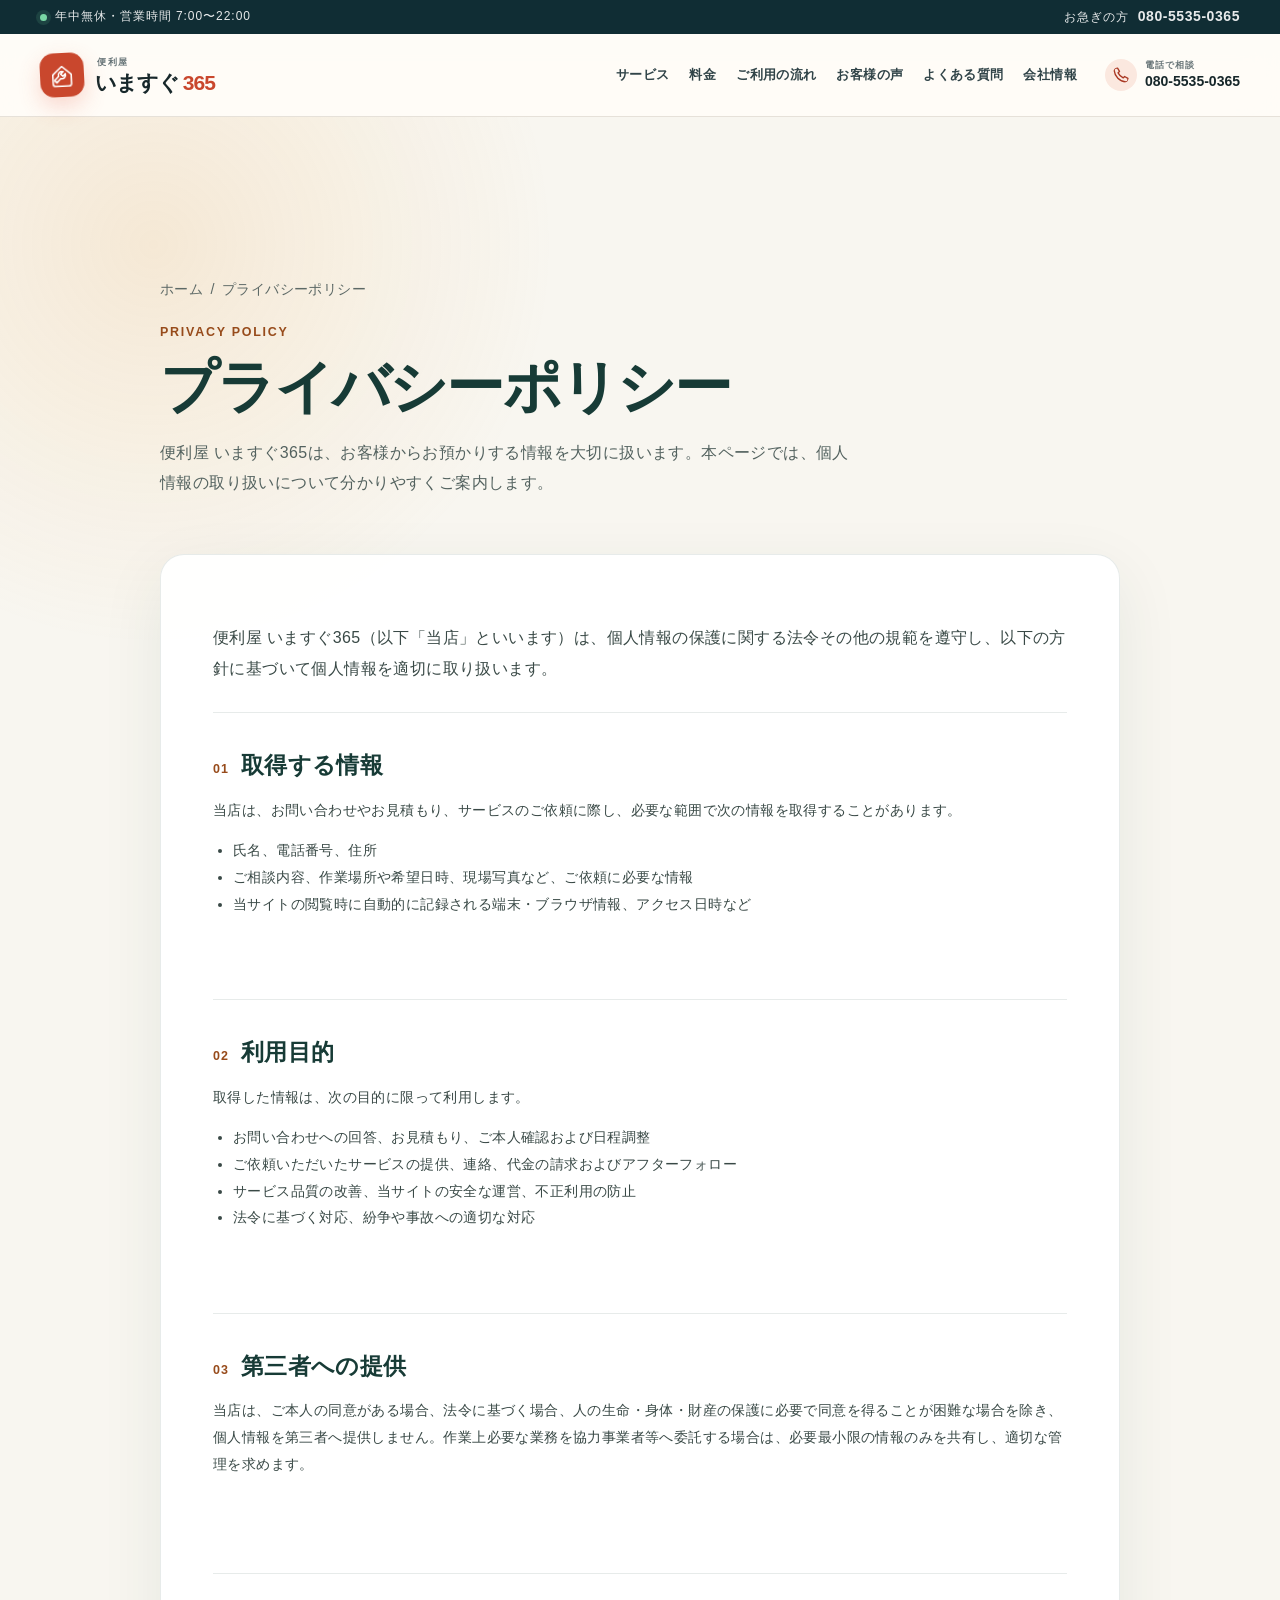
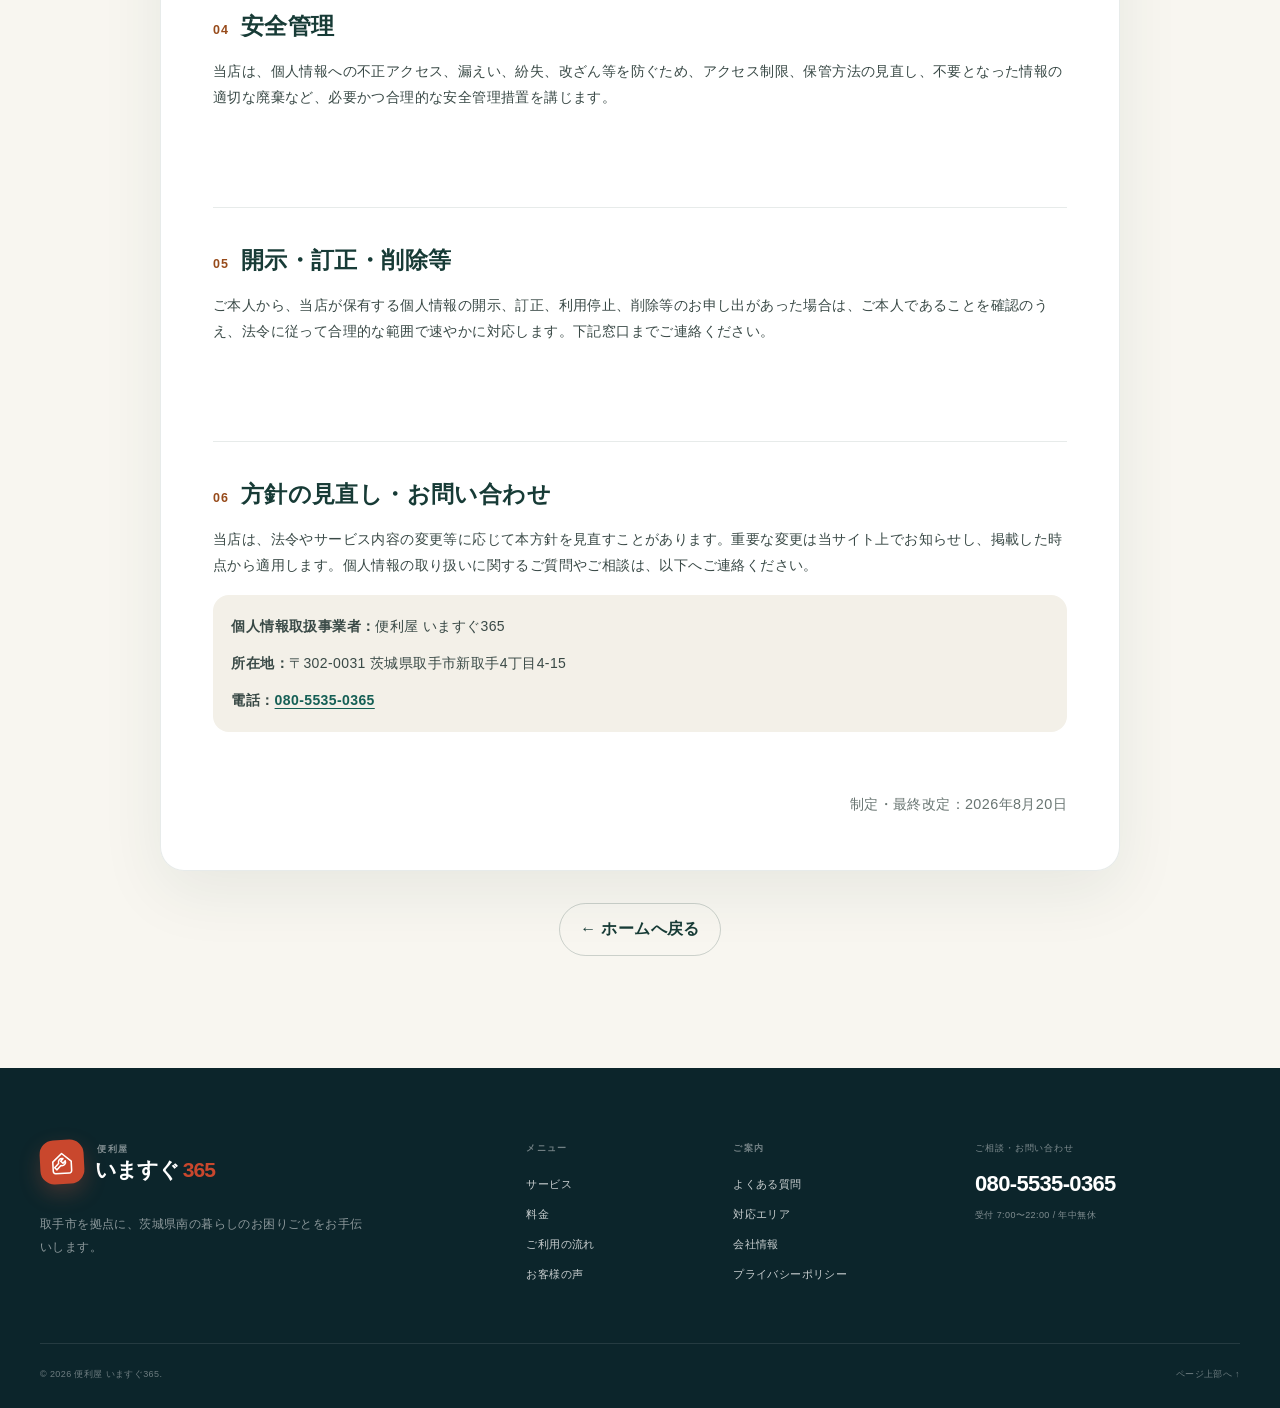
==== commit 8daf5ef3: "fix: align services and phone-only contact" ====
--- a/privacy-policy/index.html
+++ b/privacy-policy/index.html
@@ -190,7 +190,7 @@
             </svg>
           </span>
           <span class="brand-copy">
-            <small>暮らしのお手伝い</small>
+            <small>便利屋</small>
             <strong>いますぐ<span>365</span></strong>
           </span>
         </a>
@@ -216,7 +216,6 @@
             <svg viewBox="0 0 24 24" aria-hidden="true"><path d="M7.4 2.8 10 7.2 8.1 9.1a15.7 15.7 0 0 0 6.8 6.8l1.9-1.9 4.4 2.6v2.1a2.5 2.5 0 0 1-2.7 2.5C10.1 20.4 3.6 13.9 2.8 5.5A2.5 2.5 0 0 1 5.3 2.8h2.1Z"></path></svg>
             <span><small>電話で相談</small>080-5535-0365</span>
           </a>
-          <a class="button button-line header-line" href="https://lin.ee/BLQjGlF" target="_blank" rel="noopener noreferrer">LINEで相談</a>
         </div>
       </div>
     </header>
@@ -242,7 +241,7 @@
             <h2 id="policy-01"><span>01</span>取得する情報</h2>
             <p>当店は、お問い合わせやお見積もり、サービスのご依頼に際し、必要な範囲で次の情報を取得することがあります。</p>
             <ul>
-              <li>氏名、電話番号、メールアドレス、住所</li>
+              <li>氏名、電話番号、住所</li>
               <li>ご相談内容、作業場所や希望日時、現場写真など、ご依頼に必要な情報</li>
               <li>当サイトの閲覧時に自動的に記録される端末・ブラウザ情報、アクセス日時など</li>
             </ul>
@@ -281,12 +280,10 @@
               <p><strong>個人情報取扱事業者：</strong>便利屋 いますぐ365</p>
               <p><strong>所在地：</strong>〒302-0031 茨城県取手市新取手4丁目4-15</p>
               <p><strong>電話：</strong><a href="tel:08055350365">080-5535-0365</a></p>
-              <p><strong>メール：</strong><a href="mailto:info@imasugu365.site">info@imasugu365.site</a></p>
-              <p><strong>LINE：</strong><a href="https://lin.ee/BLQjGlF" target="_blank" rel="noopener noreferrer">LINEで問い合わせる<span class="sr-only">（新しいタブで開きます）</span></a></p>
             </address>
           </section>
 
-          <p class="legal-updated">制定・最終改定：2026年8月2日</p>
+          <p class="legal-updated">制定・最終改定：2026年8月20日</p>
         </article>
 
         <p class="legal-back"><a href="/">← ホームへ戻る</a></p>
@@ -300,7 +297,7 @@
             <span class="brand-mark" aria-hidden="true">
               <svg viewBox="0 0 48 48"><path d="M11 23.5 24 12l13 11.5v13A3.5 3.5 0 0 1 33.5 40h-19a3.5 3.5 0 0 1-3.5-3.5v-13Z"></path><path d="m28.7 22.4-3.4 3.4-3.1-3.1 3.4-3.4a5.1 5.1 0 0 0-6.5 6.5l-5.8 5.8 3.1 3.1 5.8-5.8a5.1 5.1 0 0 0 6.5-6.5Z"></path></svg>
             </span>
-            <span class="brand-copy"><small>暮らしのお手伝い</small><strong>いますぐ<span>365</span></strong></span>
+            <span class="brand-copy"><small>便利屋</small><strong>いますぐ<span>365</span></strong></span>
           </a>
           <p>取手市を拠点に、茨城県南の暮らしのお困りごとをお手伝いします。</p>
         </div>
@@ -312,7 +309,6 @@
           <p>ご相談・お問い合わせ</p>
           <a class="footer-phone" href="tel:08055350365">080-5535-0365</a>
           <span>受付 7:00〜22:00 / 年中無休</span>
-          <a class="button button-line" href="https://lin.ee/BLQjGlF" target="_blank" rel="noopener noreferrer">LINEで相談</a>
         </div>
       </div>
       <div class="container footer-bottom">
@@ -326,7 +322,6 @@
         <svg viewBox="0 0 24 24" aria-hidden="true"><path d="M7.4 2.8 10 7.2 8.1 9.1a15.7 15.7 0 0 0 6.8 6.8l1.9-1.9 4.4 2.6v2.1a2.5 2.5 0 0 1-2.7 2.5C10.1 20.4 3.6 13.9 2.8 5.5A2.5 2.5 0 0 1 5.3 2.8h2.1Z"></path></svg>
         <span><small>電話で相談</small>080-5535-0365</span>
       </a>
-      <a href="https://lin.ee/BLQjGlF" target="_blank" rel="noopener noreferrer" class="mobile-cta-line">LINE</a>
     </div>
   </body>
 </html>
--- a/styles.css
+++ b/styles.css
@@ -17,7 +17,6 @@
   --navy-deep: #102d34;
   --sage: #dbe5d9;
   --green: #2d755d;
-  --line-green: #087a3e;
   --sand: #e7c586;
   --yellow: #f1cf68;
   --shadow-sm: 0 10px 30px rgba(24, 39, 42, 0.07);
@@ -398,28 +397,6 @@
   transform: translateY(-2px);
 }
 
-.button-primary {
-  background: var(--coral);
-  color: #fff;
-  box-shadow: 0 12px 26px rgba(210, 71, 44, 0.24);
-}
-
-.button-primary:hover {
-  background: var(--coral-dark);
-  box-shadow: 0 16px 34px rgba(210, 71, 44, 0.3);
-}
-
-.button-line {
-  background: var(--line-green);
-  color: #fff;
-  box-shadow: 0 10px 22px rgba(6, 199, 85, 0.18);
-}
-
-.button-line:hover {
-  background: #066b35;
-  box-shadow: 0 14px 28px rgba(6, 199, 85, 0.24);
-}
-
 .button-outline {
   border-color: var(--ink);
   background: transparent;
@@ -429,37 +406,6 @@
 .button-outline:hover {
   background: var(--ink);
   color: #fff;
-}
-
-.button-large {
-  min-height: 64px;
-  padding: 13px 25px;
-  border-radius: 18px;
-  font-size: 15px;
-}
-
-.button-large svg {
-  width: 25px;
-  height: 25px;
-  fill: none;
-  stroke: currentColor;
-  stroke-width: 1.8;
-  stroke-linecap: round;
-  stroke-linejoin: round;
-}
-
-.button-large > span {
-  display: flex;
-  flex-direction: column;
-  align-items: flex-start;
-}
-
-.button-large small {
-  margin-bottom: 3px;
-  font-size: 9px;
-  font-weight: 700;
-  letter-spacing: 0.08em;
-  opacity: 0.78;
 }
 
 /* Hero */
@@ -567,14 +513,8 @@
   line-height: 1.95;
 }
 
-.hero-actions {
-  display: flex;
-  gap: 12px;
-  margin-top: 32px;
-}
-
 .hero-microcopy {
-  margin: 12px 0 0;
+  margin: 18px 0 0;
   color: var(--muted);
   font-size: 11px;
 }
@@ -646,6 +586,8 @@
 }
 
 .hero-media picture {
+  position: absolute;
+  inset: 0;
   width: 100%;
   height: 100%;
   display: block;
@@ -655,7 +597,7 @@
   width: 100%;
   height: 100%;
   object-fit: cover;
-  object-position: 67% center;
+  object-position: 50% 42%;
 }
 
 .hero-badge {
@@ -951,15 +893,16 @@
 .service-grid {
   position: relative;
   display: grid;
-  grid-template-columns: repeat(4, 1fr);
+  grid-template-columns: repeat(3, 1fr);
   gap: 16px;
 }
 
 .service-card {
+  position: relative;
   min-width: 0;
   display: flex;
   flex-direction: column;
-  padding: 27px;
+  overflow: hidden;
   border: 1px solid rgba(255, 255, 255, 0.68);
   border-radius: 28px;
   background: rgba(255, 253, 249, 0.9);
@@ -974,13 +917,60 @@
   transform: translateY(-7px);
 }
 
+.service-photo {
+  position: relative;
+  flex: 0 0 auto;
+  aspect-ratio: 3 / 2;
+  margin: 0;
+  overflow: hidden;
+  background: #ded9d0;
+}
+
+.service-photo::after {
+  content: "";
+  position: absolute;
+  inset: 0;
+  background: linear-gradient(180deg, transparent 58%, rgba(15, 38, 44, 0.18));
+  pointer-events: none;
+}
+
+.service-photo img {
+  width: 100%;
+  height: 100%;
+  object-fit: cover;
+  transition: transform 0.6s var(--ease);
+}
+
+.service-card:hover .service-photo img {
+  transform: scale(1.045);
+}
+
+.service-card-body {
+  min-width: 0;
+  display: flex;
+  flex: 1;
+  flex-direction: column;
+  padding: 0 24px 24px;
+}
+
+.service-card-meta {
+  position: relative;
+  z-index: 2;
+  display: flex;
+  align-items: flex-end;
+  justify-content: space-between;
+  margin: -30px 0 17px;
+}
+
 .service-icon {
   width: 58px;
   height: 58px;
   display: grid;
   place-items: center;
-  margin-bottom: 20px;
+  margin: 0;
+  border: 4px solid rgba(255, 253, 249, 0.95);
   border-radius: 18px;
+  box-shadow: 0 8px 18px rgba(16, 45, 52, 0.12);
 }
 
 .service-icon svg {
@@ -997,16 +987,12 @@
 .icon-sand { background: #f2e5c8; color: #8e6527; }
 .icon-blue { background: #dfe9ee; color: #3e697b; }
 .icon-green { background: #dce9dc; color: #487353; }
-.icon-purple { background: #e7e0ec; color: #755989; }
 .icon-navy { background: #dce5e7; color: #315c65; }
 .icon-yellow { background: #f8ebbc; color: #917018; }
-.icon-mint { background: #daeee8; color: #397c68; }
 
 .service-no {
-  position: absolute;
-  align-self: flex-end;
-  margin: 3px 1px 0 0;
-  color: #a7aeac;
+  margin: 0 1px 7px 0;
+  color: #7f8987;
   font-size: 11px;
   font-weight: 900;
   letter-spacing: 0.12em;
@@ -1019,7 +1005,7 @@
   letter-spacing: -0.025em;
 }
 
-.service-card > p:not(.service-no) {
+.service-card-body > p:not(.service-no) {
   margin: 0;
   color: var(--muted);
   font-size: 13px;
@@ -1042,7 +1028,7 @@
   font-weight: 700;
 }
 
-.service-card > a {
+.service-card-body > a {
   display: flex;
   justify-content: space-between;
   align-items: center;
@@ -1053,12 +1039,12 @@
   font-weight: 900;
 }
 
-.service-card > a span {
+.service-card-body > a span {
   font-size: 17px;
   transition: transform 0.25s var(--ease);
 }
 
-.service-card > a:hover span {
+.service-card-body > a:hover span {
   transform: translateX(4px);
 }
 
@@ -1836,9 +1822,9 @@
   position: relative;
   z-index: 1;
   display: grid;
-  grid-template-columns: 0.82fr 1.18fr;
+  grid-template-columns: minmax(0, 720px);
+  justify-content: center;
   align-items: start;
-  gap: clamp(50px, 7vw, 90px);
 }
 
 .contact-intro .eyebrow {
@@ -1890,9 +1876,6 @@
   font-weight: 900;
 }
 
-.contact-option.line .contact-option-icon { background: var(--line-green); }
-.contact-option.mail .contact-option-icon { background: #577981; }
-
 .contact-option-icon svg {
   width: 24px;
   height: 24px;
@@ -1928,162 +1911,6 @@
   margin-top: 4px;
   color: rgba(255, 255, 255, 0.52);
   font-size: 9px;
-}
-
-.contact-form-card {
-  padding: clamp(28px, 4vw, 48px);
-  border-radius: var(--radius-lg);
-  background: var(--paper);
-  color: var(--ink);
-  box-shadow: 0 30px 70px rgba(5, 19, 22, 0.28);
-}
-
-.form-heading {
-  display: flex;
-  align-items: center;
-  gap: 15px;
-  margin-bottom: 30px;
-  padding-bottom: 24px;
-  border-bottom: 1px solid var(--line-light);
-}
-
-.form-heading > span {
-  width: 56px;
-  height: 56px;
-  display: grid;
-  place-items: center;
-  border-radius: 17px;
-  background: var(--coral-pale);
-  color: var(--coral-dark);
-  font-size: 13px;
-  font-weight: 900;
-}
-
-.form-heading h3 {
-  margin: 0;
-  font-size: 21px;
-}
-
-.form-heading p {
-  margin: 3px 0 0;
-  color: var(--muted);
-  font-size: 11px;
-}
-
-.field-row {
-  display: grid;
-  grid-template-columns: repeat(2, 1fr);
-  gap: 14px;
-}
-
-.field {
-  display: flex;
-  flex-direction: column;
-  gap: 8px;
-  margin-bottom: 17px;
-}
-
-.field > span {
-  font-size: 11px;
-  font-weight: 800;
-}
-
-.field em {
-  margin-left: 5px;
-  color: var(--coral-dark);
-  font-size: 9px;
-  font-style: normal;
-}
-
-.field input,
-.field select,
-.field textarea {
-  width: 100%;
-  min-height: 52px;
-  padding: 13px 15px;
-  border: 1px solid var(--line);
-  border-radius: 12px;
-  outline: none;
-  background: #fff;
-  font-size: 14px;
-  transition:
-    border-color 0.2s ease,
-    box-shadow 0.2s ease;
-}
-
-.field textarea {
-  min-height: 132px;
-  resize: vertical;
-}
-
-.field input::placeholder,
-.field textarea::placeholder {
-  color: #a9afad;
-}
-
-.field input:focus,
-.field select:focus,
-.field textarea:focus {
-  border-color: var(--coral);
-  box-shadow: 0 0 0 4px rgba(232, 98, 67, 0.09);
-}
-
-.field input:focus-visible,
-.field select:focus-visible,
-.field textarea:focus-visible {
-  outline: 3px solid #0b6473;
-  outline-offset: 2px;
-}
-
-.check-field {
-  display: flex;
-  align-items: flex-start;
-  gap: 9px;
-  margin: 3px 0 20px;
-  color: var(--muted);
-  font-size: 10px;
-  line-height: 1.65;
-}
-
-.check-field input {
-  width: 17px;
-  height: 17px;
-  flex: 0 0 auto;
-  margin-top: 1px;
-  accent-color: var(--coral);
-}
-
-.check-field a {
-  color: var(--coral-dark);
-  text-decoration: underline;
-  text-underline-offset: 2px;
-}
-
-.button-submit {
-  width: 100%;
-  min-height: 58px;
-  border: 0;
-  border-radius: 15px;
-}
-
-.button-submit span {
-  font-size: 20px;
-}
-
-.form-note,
-.form-status {
-  margin: 10px 0 0;
-  color: var(--muted);
-  font-size: 9px;
-  line-height: 1.7;
-  text-align: center;
-}
-
-.form-status:not(:empty) {
-  padding: 10px;
-  border-radius: 9px;
-  background: var(--coral-pale);
-  color: var(--coral-dark);
 }
 
 /* Company */
@@ -2370,8 +2197,6 @@
   .phone-button svg { width: 39px; height: 39px; padding: 9px; }
   .hero-shell { grid-template-columns: minmax(0, 1fr) minmax(390px, 0.95fr); }
   .hero-copy { padding-inline: 42px; }
-  .hero-actions { flex-direction: column; align-items: stretch; }
-  .hero-actions .button { width: 100%; }
   .service-grid { grid-template-columns: repeat(2, 1fr); }
   .service-card h3 { font-size: 20px; }
 }
@@ -2448,8 +2273,8 @@
   }
 
   .hero-copy { padding: 55px; }
-  .hero-media { min-height: 460px; }
-  .hero-media img { object-position: 57% center; }
+  .hero-media { order: -1; min-height: 460px; }
+  .hero-media img { object-position: 50% 38%; }
 
   .intro-grid,
   .area-grid,
@@ -2488,7 +2313,6 @@
   }
 
   .faq-intro { position: static; }
-  .contact-shell { gap: 48px; }
   .company-grid { gap: 45px; }
 
   .footer-grid {
@@ -2529,27 +2353,37 @@
     padding: 16px;
   }
 
-  .hero { padding: 18px 0 31px; }
-  .hero-shell { border-radius: 26px; }
-  .hero-copy { padding: 35px 24px 30px; }
-  .eyebrow { margin-bottom: 13px; font-size: 9px; }
-  .eyebrow span { display: table; margin: 0 0 8px; }
-  .hero h1 { font-size: clamp(31px, 10vw, 42px); line-height: 1.35; }
+  .hero { padding: 12px 0 31px; }
+  .hero-shell { display: flex; flex-direction: column; border-radius: 28px; }
+  .hero-copy {
+    z-index: 4;
+    margin: -58px 12px 0;
+    padding: 27px 18px 28px;
+    border-radius: 25px 25px 0 0;
+    background: rgba(255, 253, 249, 0.97);
+    box-shadow: 0 -16px 35px rgba(16, 45, 52, 0.1);
+    backdrop-filter: blur(10px);
+  }
+  .eyebrow { margin-bottom: 12px; font-size: 9px; }
+  .eyebrow span { display: inline-block; margin: 0 7px 0 0; }
+  .hero h1 { font-size: clamp(30px, 8.2vw, 35px); line-height: 1.34; }
   .hero h1 strong { display: block; }
-  .hero-break-mobile { display: block; }
-  .hero-lead { margin-top: 20px; font-size: 14px; line-height: 1.9; }
+  .hero-break-mobile { display: inline; }
+  .hero-lead { margin-top: 18px; font-size: 14px; line-height: 1.85; }
   .hero-lead br { display: none; }
-  .hero-actions { margin-top: 25px; }
-  .button-large { min-height: 59px; }
-  .hero-facts { margin-top: 26px; padding-top: 20px; }
+  .hero-microcopy { margin-top: 12px; font-size: 10px; line-height: 1.7; }
+  .hero-facts { margin-top: 22px; padding-top: 18px; }
   .hero-facts > div { padding-inline: 9px; }
   .hero-facts dd strong { font-size: 18px; }
   .hero-facts dd { font-size: 10px; }
-  .hero-media { min-height: 350px; }
-  .hero-media img { object-position: 62% center; }
+  .hero-media { min-height: clamp(275px, 72vw, 320px); }
+  .hero-media::before {
+    background: linear-gradient(180deg, transparent 48%, rgba(26, 36, 36, 0.3) 100%);
+  }
+  .hero-media img { object-position: 50% 36%; }
   .hero-badge { padding: 9px 11px; border-radius: 12px; }
-  .hero-badge-top { top: 14px; right: 14px; }
-  .hero-badge-bottom { right: 14px; bottom: 14px; }
+  .hero-badge-top { display: none; }
+  .hero-badge-bottom { top: 14px; right: auto; bottom: auto; left: 14px; }
   .hero-badge strong { font-size: 11px; }
   .hero-badge small { font-size: 9px; }
   .hero-badge svg { width: 22px; height: 22px; }
@@ -2574,9 +2408,10 @@
   .reason-number { font-size: 50px; }
 
   .service-grid { grid-template-columns: 1fr; gap: 12px; }
-  .service-card { padding: 25px; border-radius: 24px; }
+  .service-card { border-radius: 24px; }
+  .service-card-body { padding: 0 22px 23px; }
   .service-card h3 { font-size: 20px; }
-  .service-card > p:not(.service-no) { font-size: 13px; }
+  .service-card-body > p:not(.service-no) { font-size: 13px; }
 
   .small-jobs { margin-top: 20px; padding: 28px 23px; border-radius: 24px; }
   .small-jobs ul { grid-template-columns: repeat(2, 1fr); gap: 7px; }
@@ -2636,11 +2471,6 @@
   .faq-answer { grid-template-columns: 33px 1fr; gap: 9px; padding-right: 10px; }
   .faq-answer p { font-size: 12px; }
 
-  .contact-shell { gap: 40px; }
-  .contact-form-card { padding: 26px 20px; border-radius: 25px; }
-  .form-heading > span { width: 48px; height: 48px; }
-  .form-heading h3 { font-size: 17px; }
-  .field-row { grid-template-columns: 1fr; gap: 0; }
   .contact-option strong { font-size: 14px; }
 
   .company-table { padding: 8px 20px; border-radius: 24px; }
@@ -2661,7 +2491,7 @@
     bottom: 0;
     left: 0;
     display: grid;
-    grid-template-columns: 1fr 92px;
+    grid-template-columns: 1fr;
     gap: 8px;
     padding: 8px max(10px, env(safe-area-inset-right)) calc(8px + env(safe-area-inset-bottom)) max(10px, env(safe-area-inset-left));
     border-top: 1px solid rgba(221, 215, 205, 0.7);
@@ -2699,7 +2529,6 @@
 
   .mobile-cta-phone span { display: flex; flex-direction: column; line-height: 1.2; }
   .mobile-cta-phone small { margin-bottom: 2px; font-size: 10px; font-weight: 700; opacity: 0.85; }
-  .mobile-cta-line { background: var(--line-green); color: #fff; font-size: 12px; font-weight: 900; }
 
   .subpage-hero { padding: 65px 0 40px; }
   .legal-content { width: min(calc(100% - 32px), 860px); padding: 55px 0 90px; }
@@ -2708,6 +2537,9 @@
 }
 
 @media (max-width: 390px) {
+  .hero-media { min-height: 270px; }
+  .hero-copy { margin: -50px 8px 0; padding: 24px 12px 26px; }
+  .hero h1 { font-size: clamp(29px, 8vw, 32px); line-height: 1.32; }
   .hero-facts > div { padding-inline: 6px; }
   .hero-facts dd strong { font-size: 16px; }
   .fee-grid { grid-template-columns: 1fr; }
@@ -2736,9 +2568,7 @@
   .utility-bar,
   .site-header,
   .mobile-cta,
-  .site-footer,
-  .hero-actions,
-  .contact-form-card {
+  .site-footer {
     display: none !important;
   }
 
